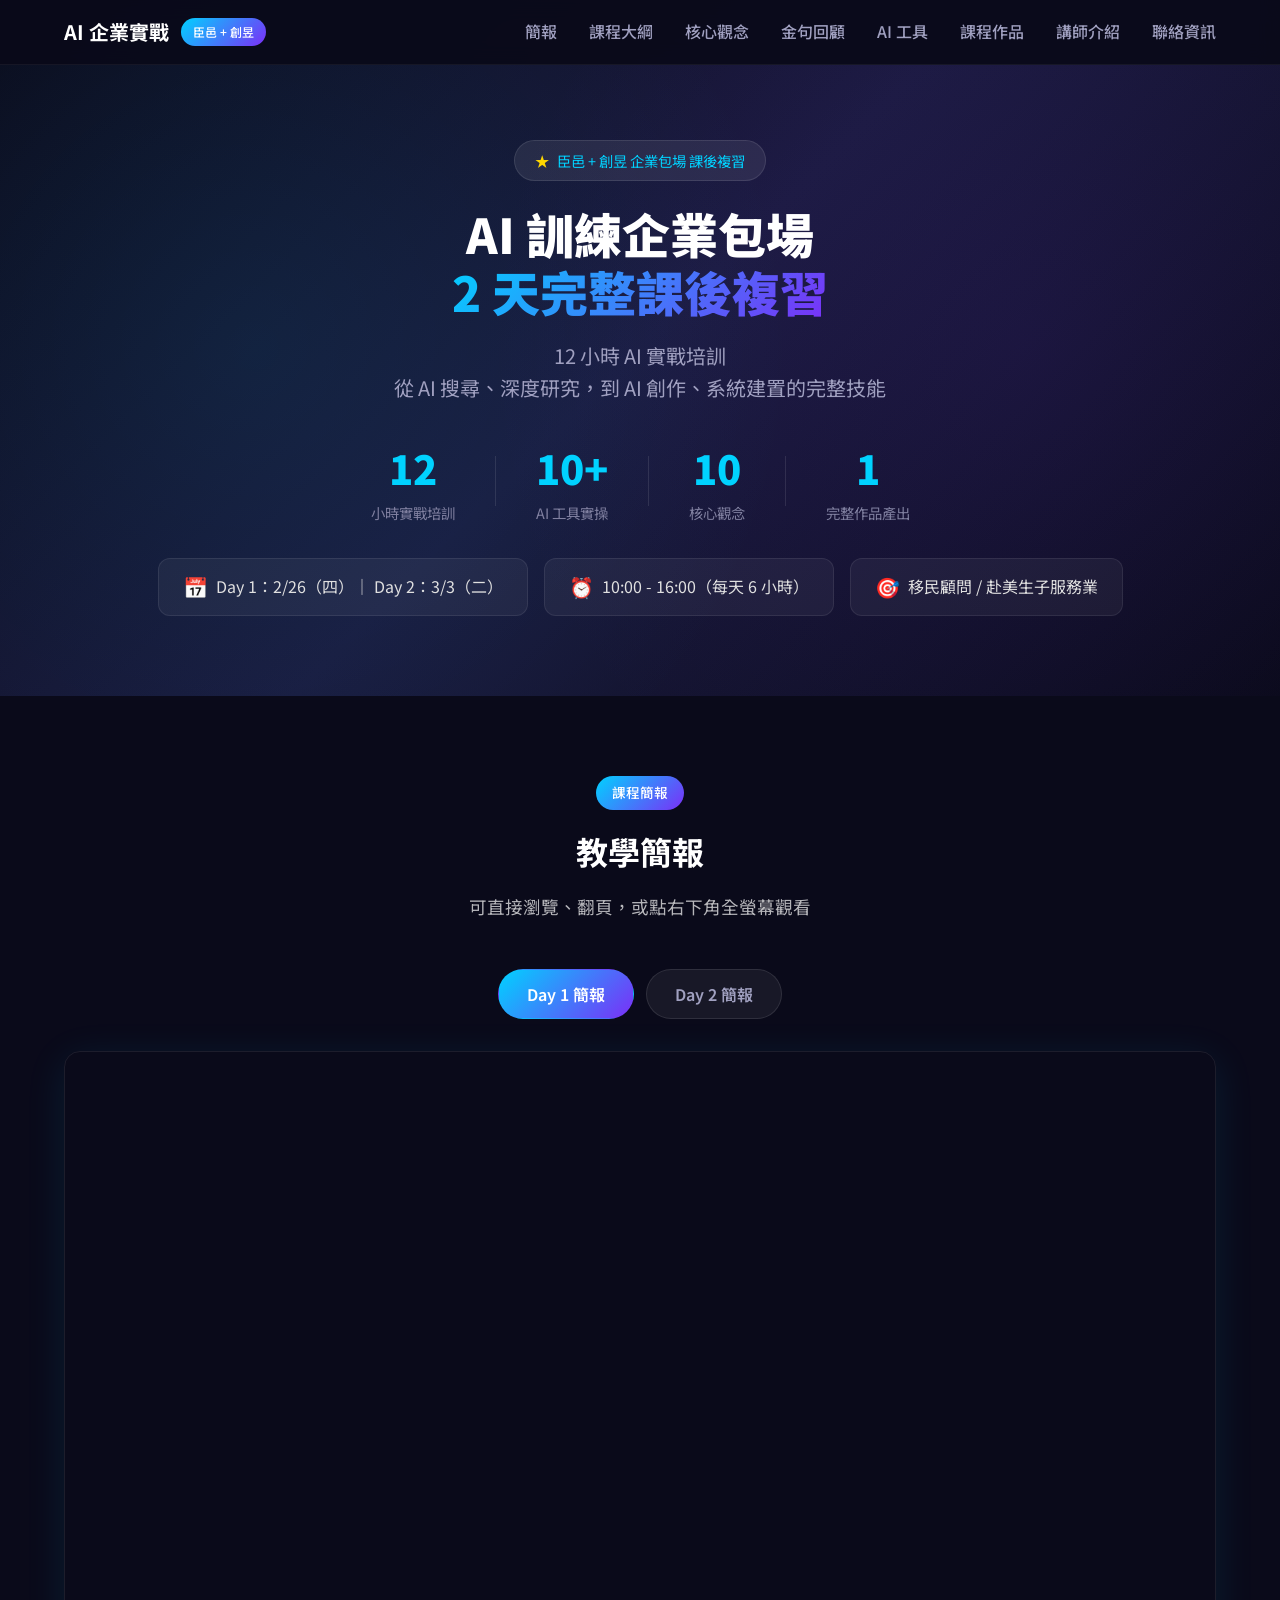
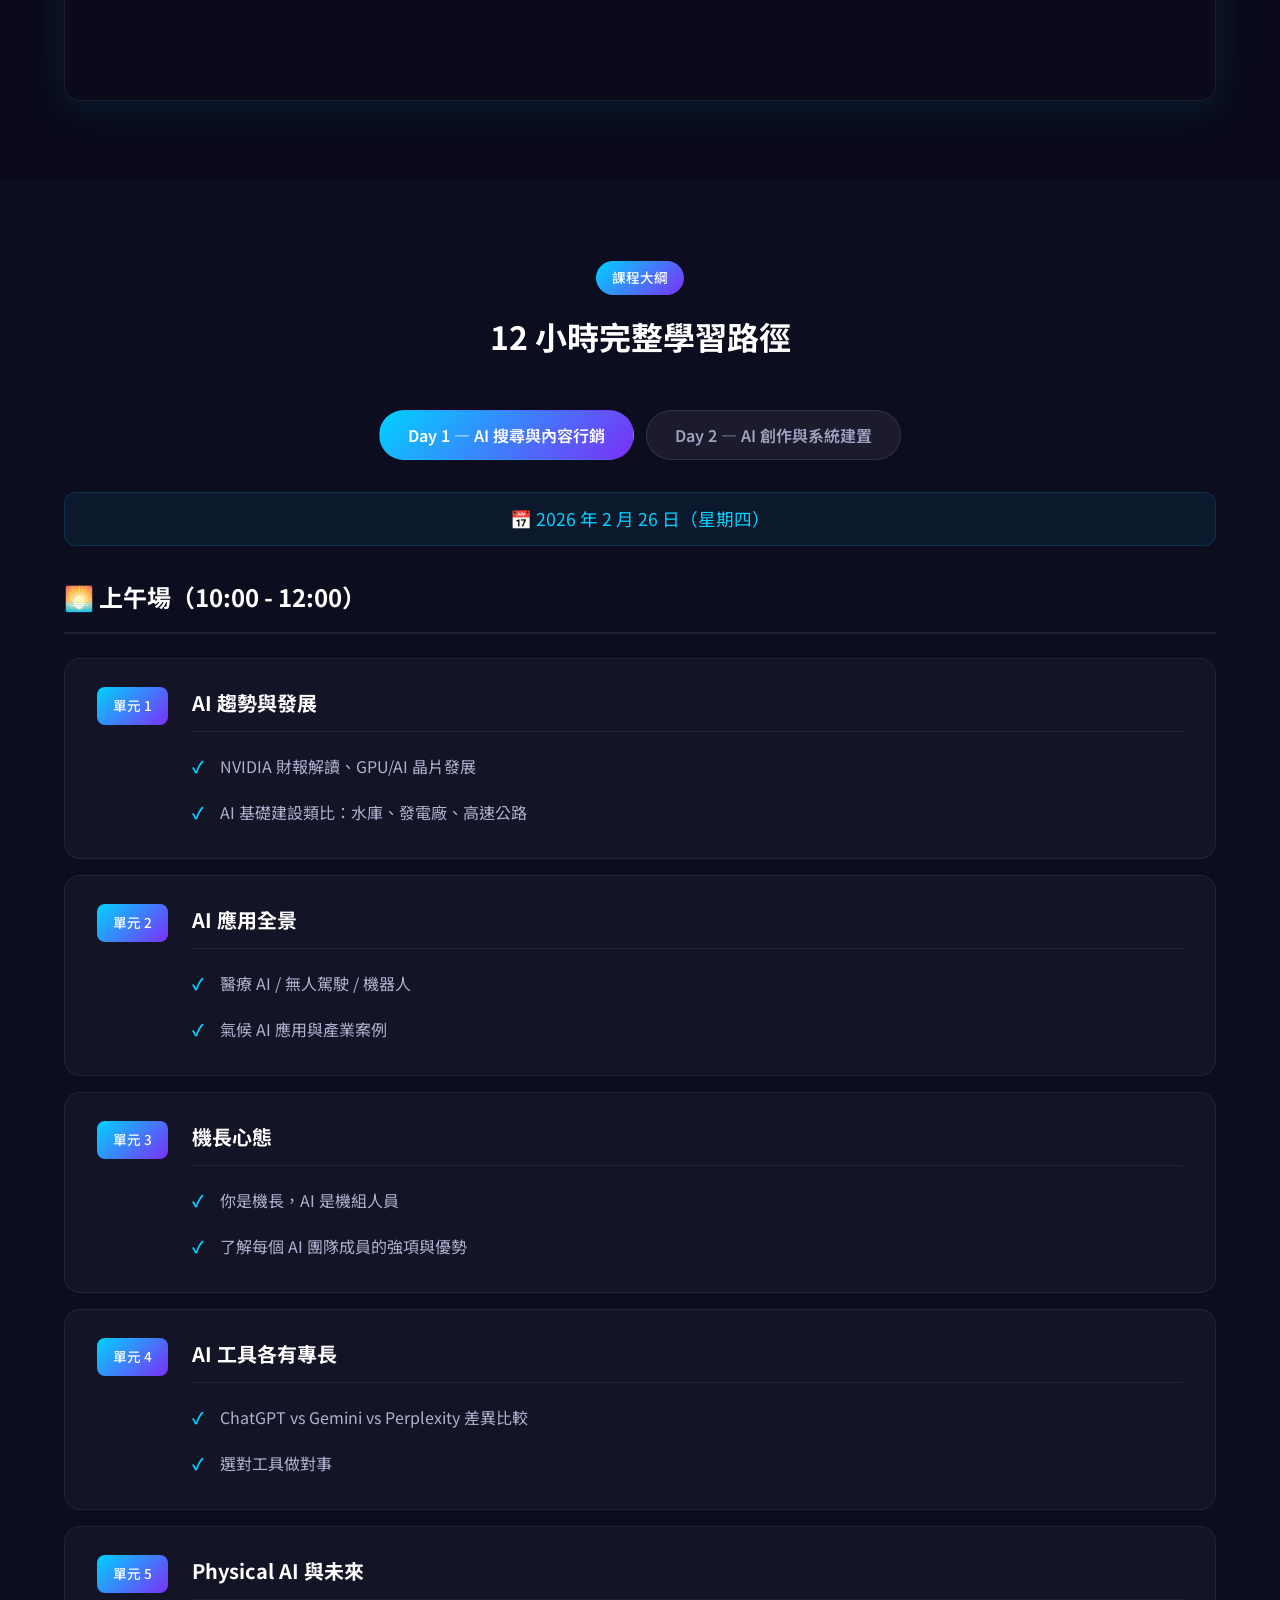
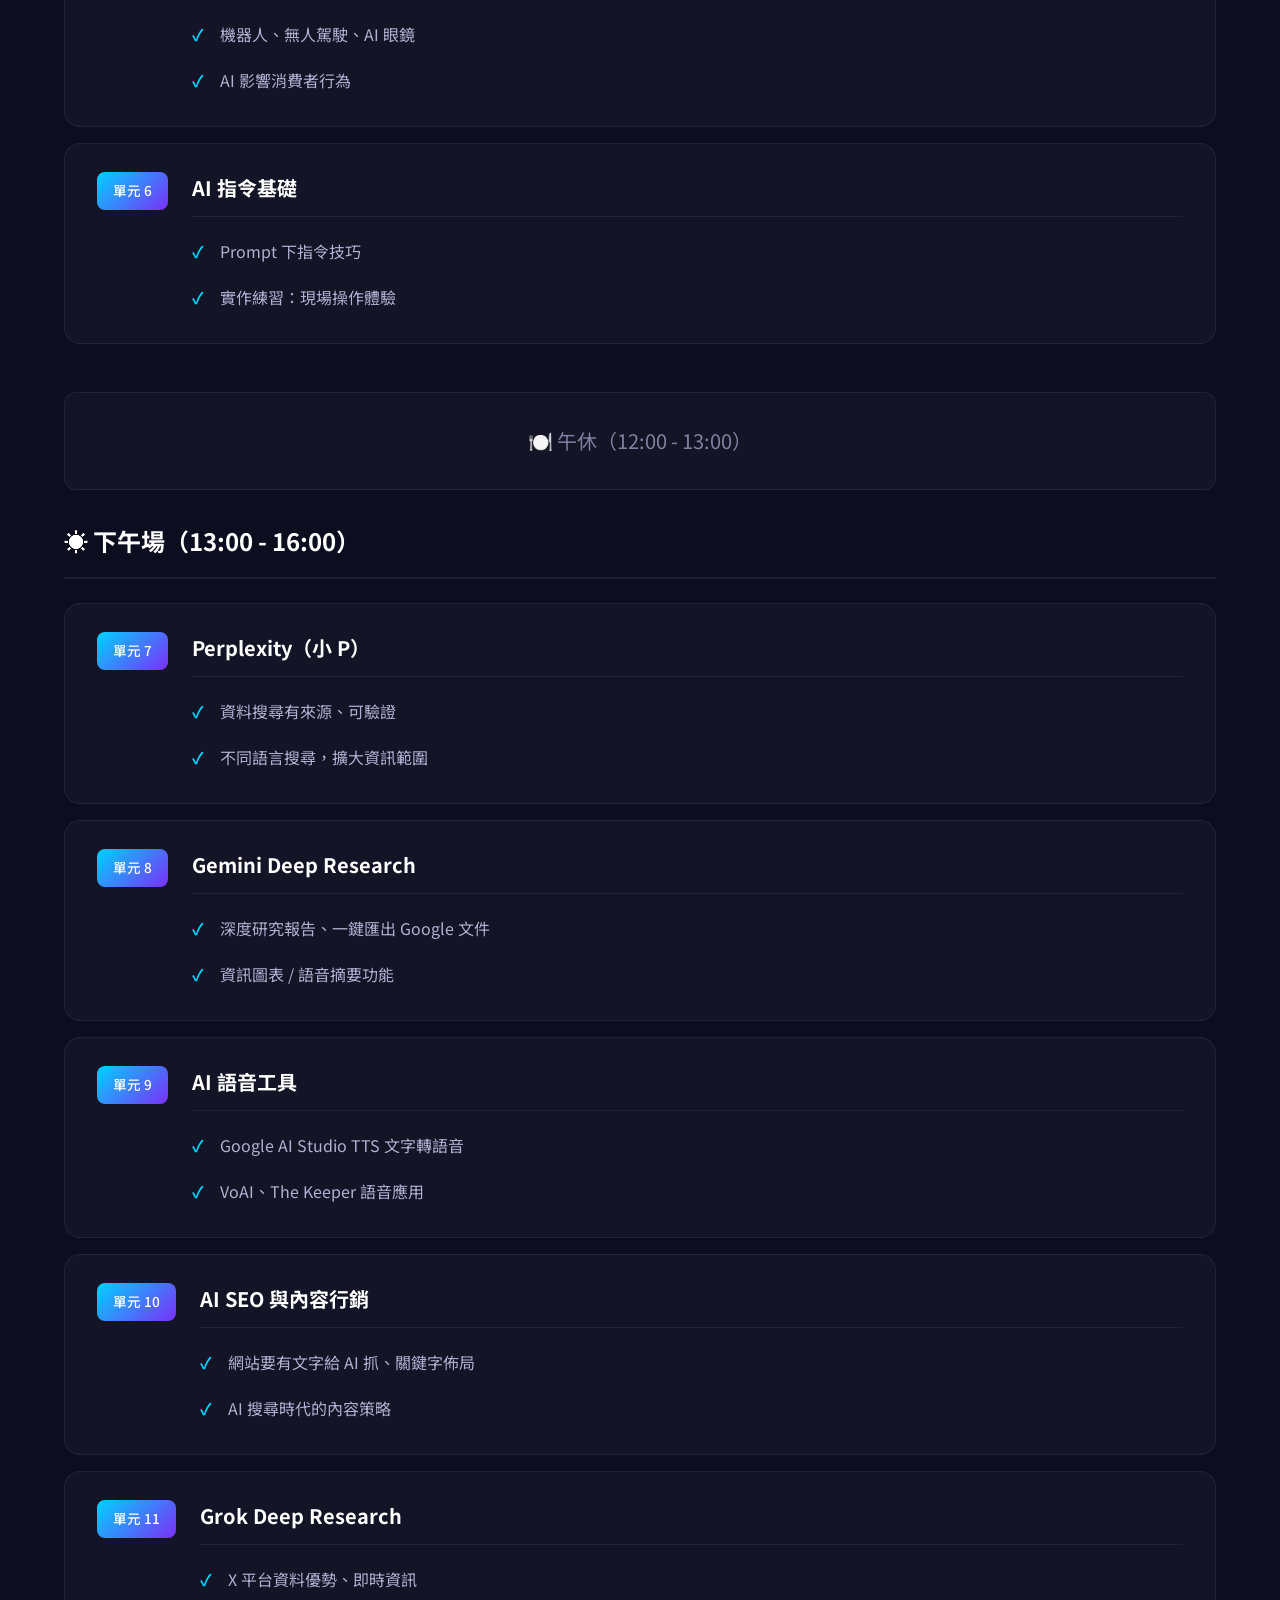
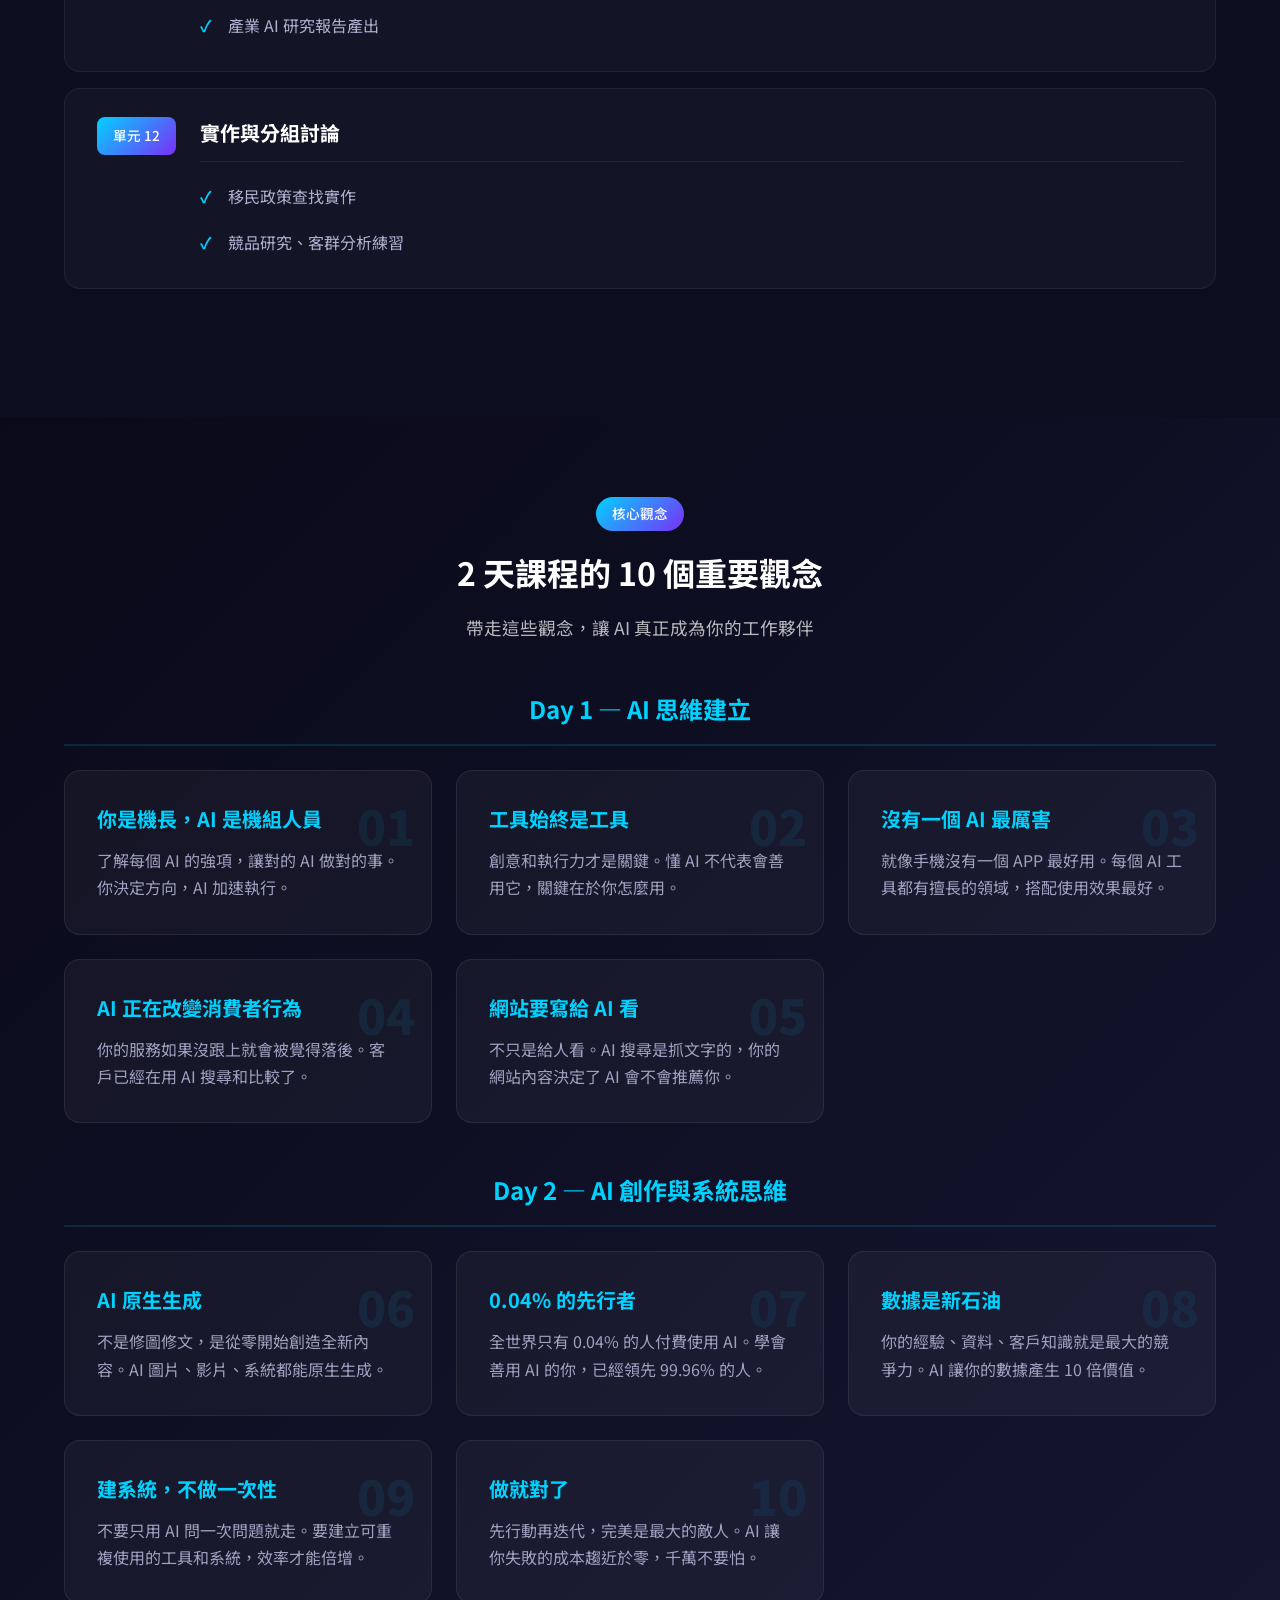
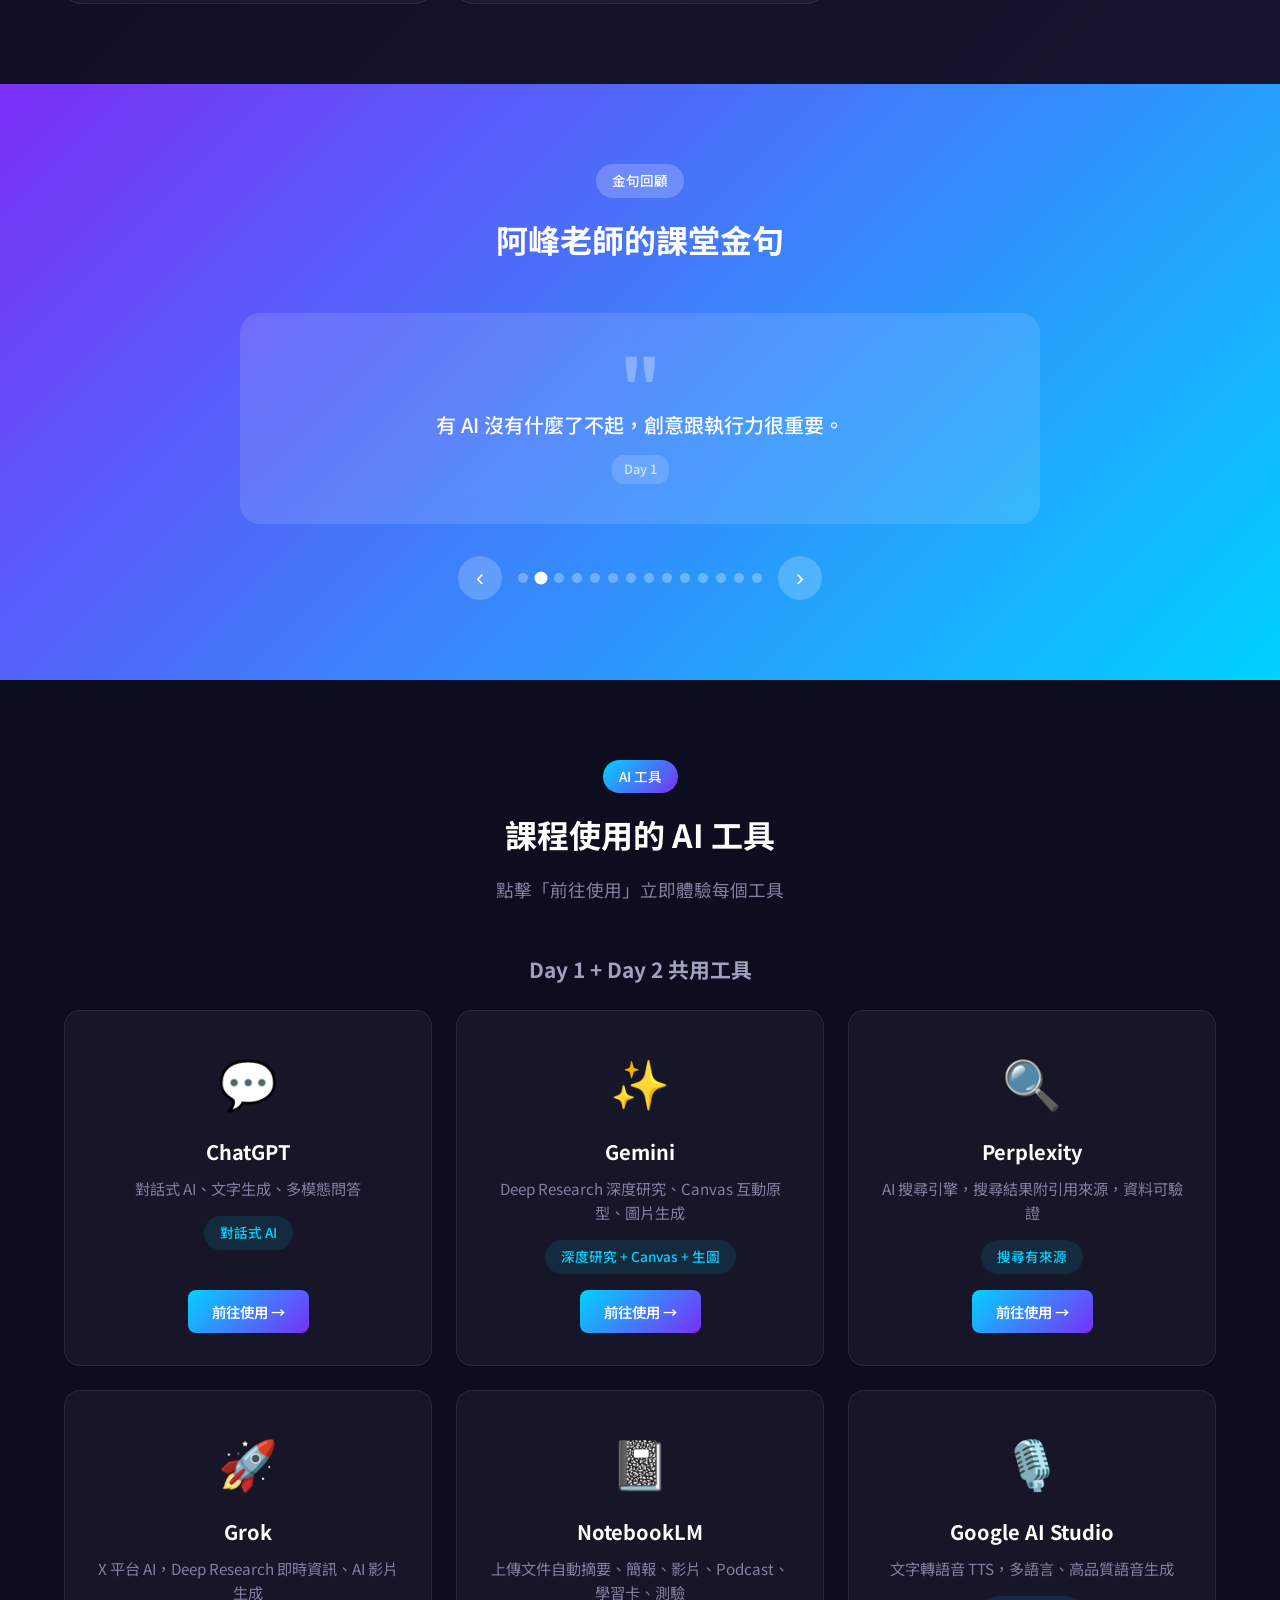
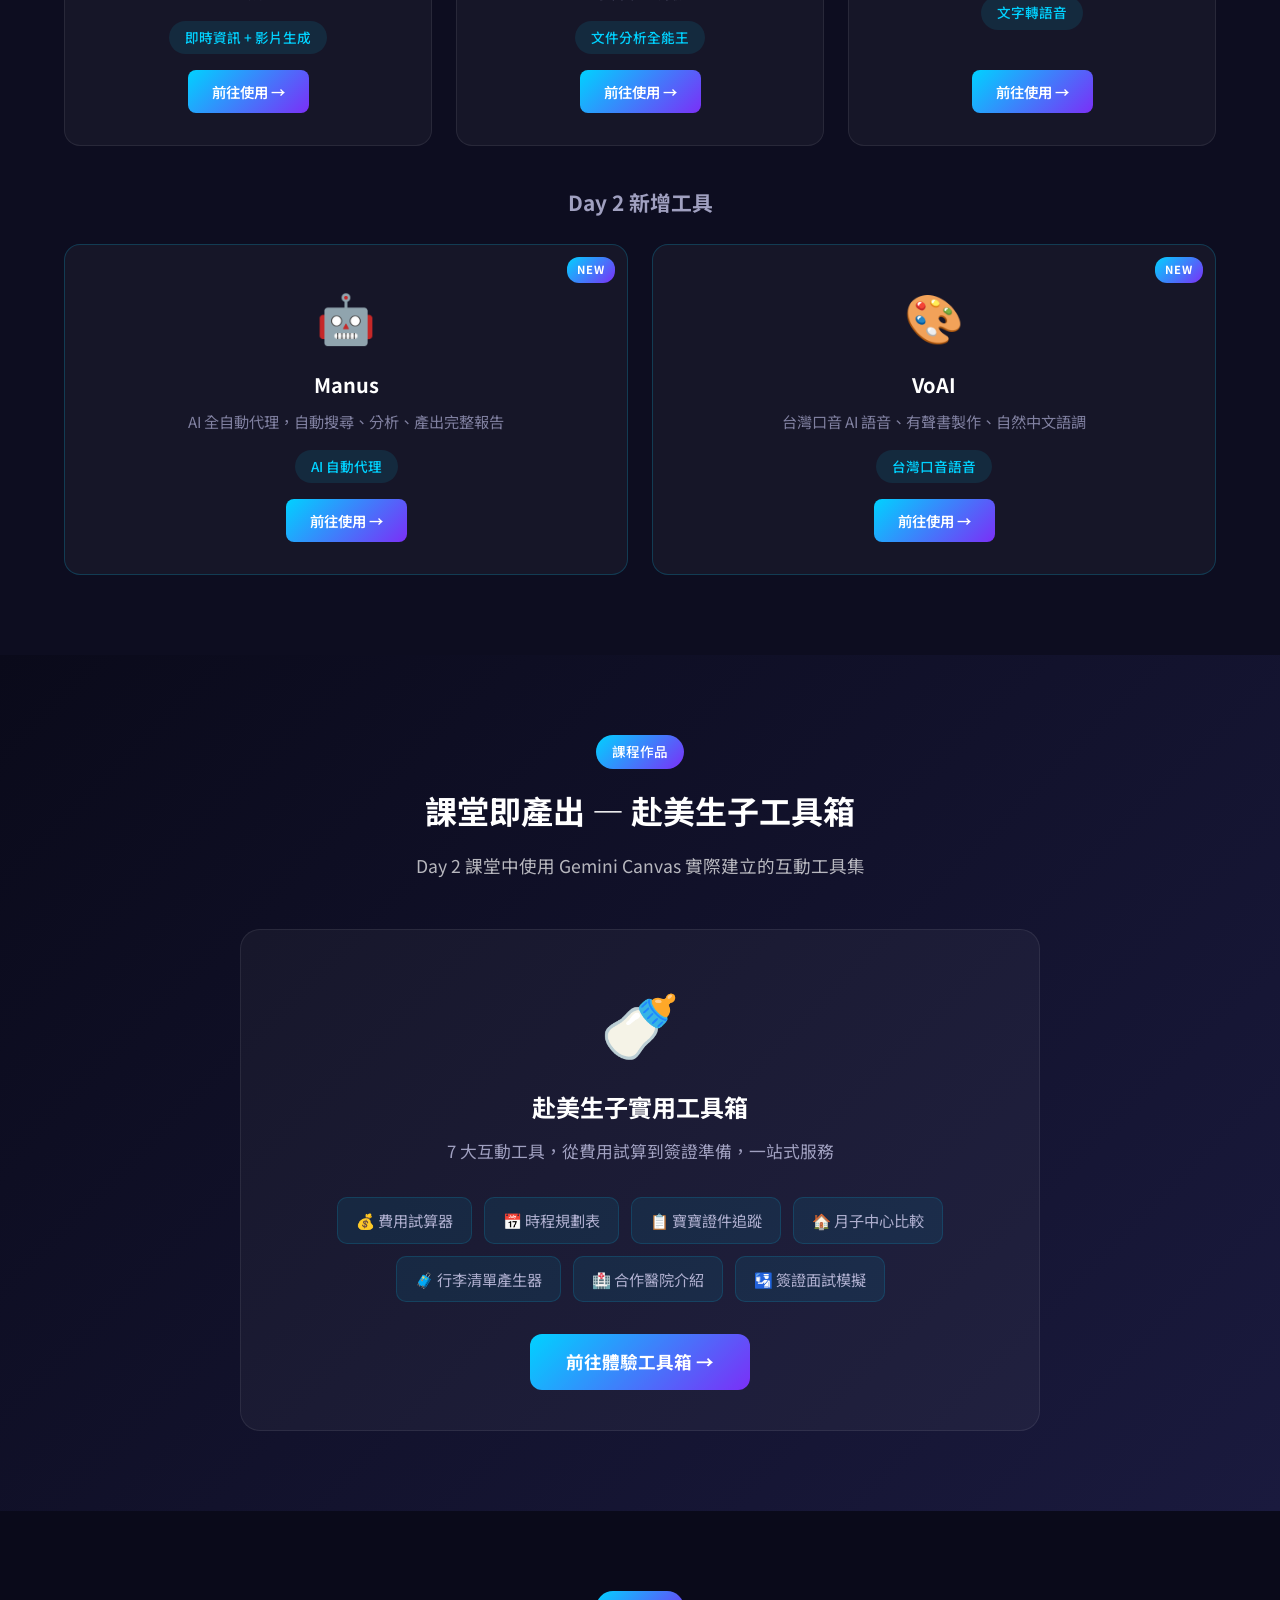
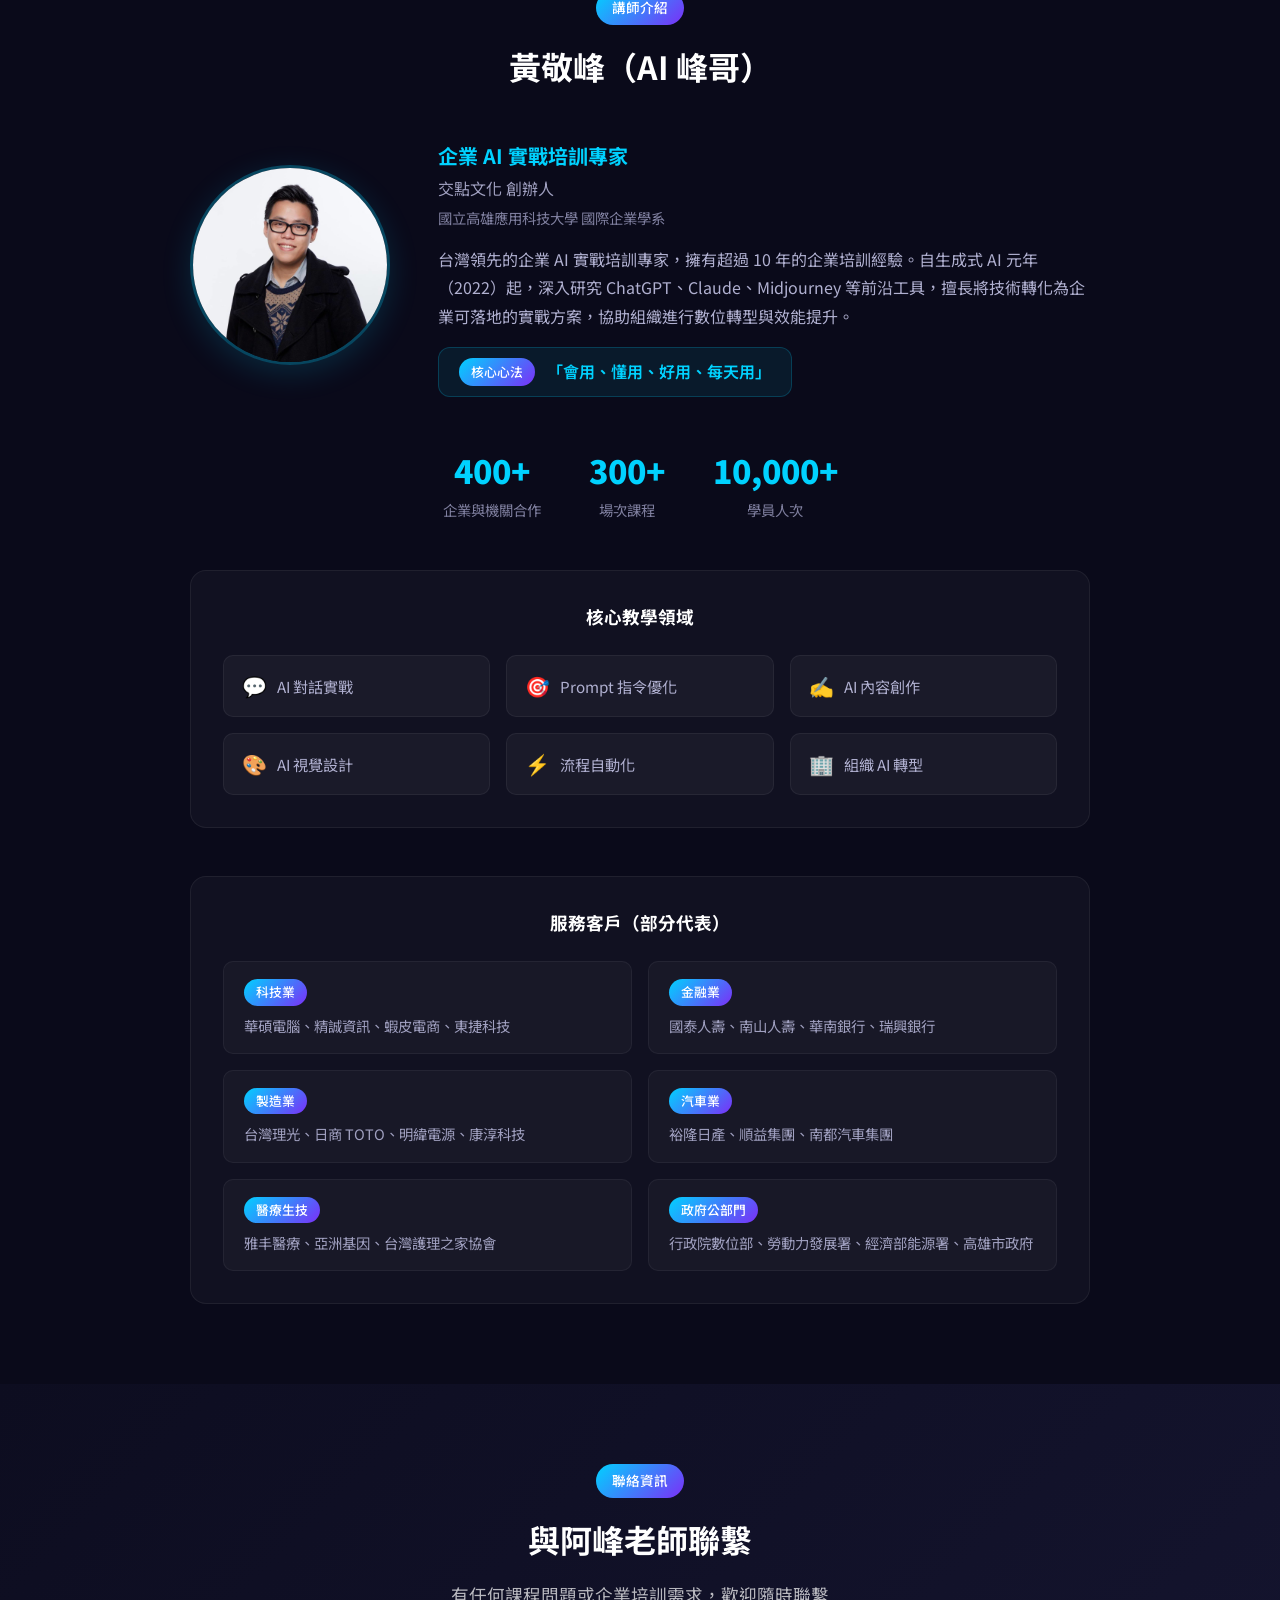
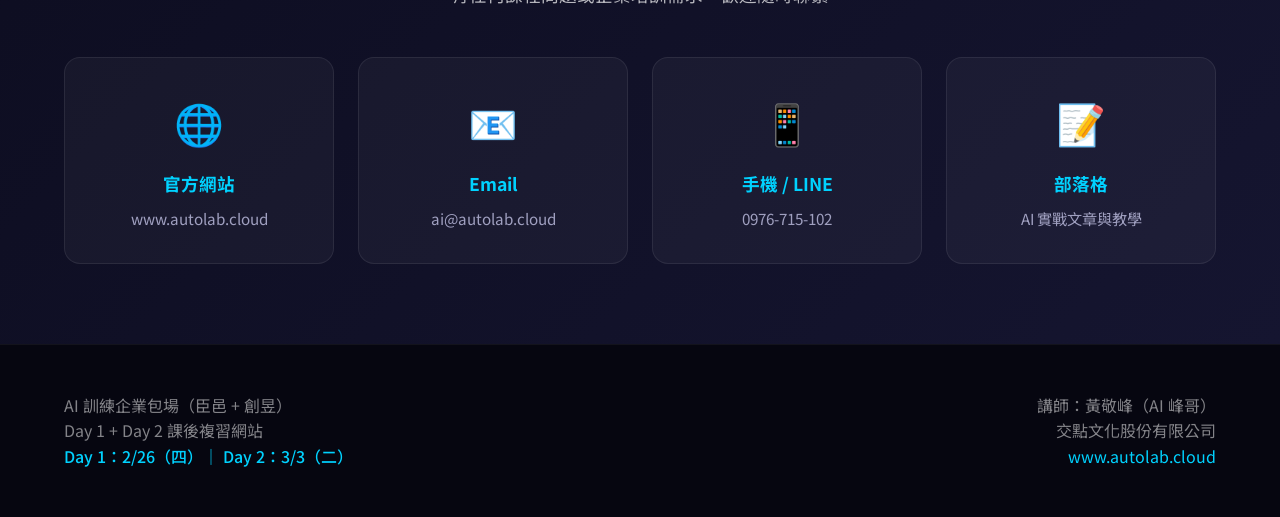
==== course-review/index.html @ 788ef968 "新增 Day 2 課後複習網站與赴美生子工具箱 - course-review/: 完整課後複習網站（Day 1 + Day 2）   - Day Tab 切換功能（簡報、課程大綱）   - Day " ====
<!DOCTYPE html>
<html lang="zh-TW">
<head>
    <meta charset="UTF-8">
    <meta name="viewport" content="width=device-width, initial-scale=1.0">
    <title>AI 訓練企業包場 | 臣邑 + 創昱 | 課後複習</title>
    <meta name="description" content="2026 年 AI 訓練企業包場（臣邑+創昱）2 天完整課後複習網站，由阿峰老師（黃敬峰）授課。Day 1 AI 搜尋與內容行銷、Day 2 AI 創作與系統建置。">
    <link rel="stylesheet" href="css/style.css">
    <link rel="preconnect" href="https://fonts.googleapis.com">
    <link rel="preconnect" href="https://fonts.gstatic.com" crossorigin>
    <link href="https://fonts.googleapis.com/css2?family=Noto+Sans+TC:wght@300;400;500;700;900&display=swap" rel="stylesheet">
</head>
<body>
    <!-- Navigation -->
    <nav class="navbar">
        <div class="nav-container">
            <div class="nav-logo">
                <span class="logo-text">AI 企業實戰</span>
                <span class="logo-badge">臣邑 + 創昱</span>
            </div>
            <ul class="nav-menu">
                <li><a href="#slides">簡報</a></li>
                <li><a href="#curriculum">課程大綱</a></li>
                <li><a href="#concepts">核心觀念</a></li>
                <li><a href="#quotes">金句回顧</a></li>
                <li><a href="#tools">AI 工具</a></li>
                <li><a href="#showcase">課程作品</a></li>
                <li><a href="#instructor">講師介紹</a></li>
                <li><a href="#contact">聯絡資訊</a></li>
            </ul>
            <div class="hamburger">
                <span></span>
                <span></span>
                <span></span>
            </div>
        </div>
    </nav>

    <!-- Hero Section -->
    <section class="hero">
        <div class="hero-bg-pattern"></div>
        <div class="hero-container">
            <div class="hero-badge">
                <span class="badge-icon">★</span>
                <span>臣邑 + 創昱 企業包場 課後複習</span>
            </div>
            <h1 class="hero-title">
                AI 訓練企業包場<br>
                <span class="gradient-text">2 天完整課後複習</span>
            </h1>
            <p class="hero-subtitle">
                12 小時 AI 實戰培訓<br>
                從 AI 搜尋、深度研究，到 AI 創作、系統建置的完整技能
            </p>
            <div class="hero-stats">
                <div class="stat-item">
                    <span class="stat-number">12</span>
                    <span class="stat-label">小時實戰培訓</span>
                </div>
                <div class="stat-divider"></div>
                <div class="stat-item">
                    <span class="stat-number">10+</span>
                    <span class="stat-label">AI 工具實操</span>
                </div>
                <div class="stat-divider"></div>
                <div class="stat-item">
                    <span class="stat-number">10</span>
                    <span class="stat-label">核心觀念</span>
                </div>
                <div class="stat-divider"></div>
                <div class="stat-item">
                    <span class="stat-number">1</span>
                    <span class="stat-label">完整作品產出</span>
                </div>
            </div>
            <div class="hero-info">
                <div class="info-item">
                    <span class="info-icon">📅</span>
                    <span>Day 1：2/26（四）｜ Day 2：3/3（二）</span>
                </div>
                <div class="info-item">
                    <span class="info-icon">⏰</span>
                    <span>10:00 - 16:00（每天 6 小時）</span>
                </div>
                <div class="info-item">
                    <span class="info-icon">🎯</span>
                    <span>移民顧問 / 赴美生子服務業</span>
                </div>
            </div>
        </div>
    </section>

    <!-- Slides Section -->
    <section id="slides" class="slides">
        <div class="container">
            <div class="section-header">
                <span class="section-tag">課程簡報</span>
                <h2 class="section-title">教學簡報</h2>
                <p class="section-desc">可直接瀏覽、翻頁，或點右下角全螢幕觀看</p>
            </div>
            <div class="day-tabs">
                <button class="day-tab active" data-day="1" data-section="slides">Day 1 簡報</button>
                <button class="day-tab" data-day="2" data-section="slides">Day 2 簡報</button>
            </div>
            <div class="day-content active" data-day="1" data-section="slides">
                <div class="slides-wrapper">
                    <iframe src="https://docs.google.com/presentation/d/1SJRs-zIpHBYZ1cab5-LCwT-17aJeAKjLaktsDnpR-cA/embed?start=false&loop=false&delayms=3000" frameborder="0" width="100%" height="100%" allowfullscreen="true" mozallowfullscreen="true" webkitallowfullscreen="true"></iframe>
                </div>
            </div>
            <div class="day-content" data-day="2" data-section="slides">
                <div class="slides-placeholder">
                    <span class="placeholder-icon">📑</span>
                    <p>Day 2 簡報即將上傳</p>
                    <p class="placeholder-sub">請先瀏覽下方課程大綱複習 Day 2 內容</p>
                </div>
            </div>
        </div>
    </section>

    <!-- Curriculum Section -->
    <section id="curriculum" class="curriculum">
        <div class="container">
            <div class="section-header">
                <span class="section-tag">課程大綱</span>
                <h2 class="section-title">12 小時完整學習路徑</h2>
            </div>

            <div class="day-tabs">
                <button class="day-tab active" data-day="1" data-section="curriculum">Day 1 — AI 搜尋與內容行銷</button>
                <button class="day-tab" data-day="2" data-section="curriculum">Day 2 — AI 創作與系統建置</button>
            </div>

            <!-- Day 1 Curriculum -->
            <div class="day-content active" data-day="1" data-section="curriculum">
                <div class="day-date-badge">📅 2026 年 2 月 26 日（星期四）</div>

                <div class="schedule-section">
                    <h3 class="schedule-title">🌅 上午場（10:00 - 12:00）</h3>

                    <div class="curriculum-card-simple">
                        <span class="time-badge">單元 1</span>
                        <div class="card-main">
                            <h4>AI 趨勢與發展</h4>
                            <ul>
                                <li>NVIDIA 財報解讀、GPU/AI 晶片發展</li>
                                <li>AI 基礎建設類比：水庫、發電廠、高速公路</li>
                            </ul>
                        </div>
                    </div>

                    <div class="curriculum-card-simple">
                        <span class="time-badge">單元 2</span>
                        <div class="card-main">
                            <h4>AI 應用全景</h4>
                            <ul>
                                <li>醫療 AI / 無人駕駛 / 機器人</li>
                                <li>氣候 AI 應用與產業案例</li>
                            </ul>
                        </div>
                    </div>

                    <div class="curriculum-card-simple">
                        <span class="time-badge">單元 3</span>
                        <div class="card-main">
                            <h4>機長心態</h4>
                            <ul>
                                <li>你是機長，AI 是機組人員</li>
                                <li>了解每個 AI 團隊成員的強項與優勢</li>
                            </ul>
                        </div>
                    </div>

                    <div class="curriculum-card-simple">
                        <span class="time-badge">單元 4</span>
                        <div class="card-main">
                            <h4>AI 工具各有專長</h4>
                            <ul>
                                <li>ChatGPT vs Gemini vs Perplexity 差異比較</li>
                                <li>選對工具做對事</li>
                            </ul>
                        </div>
                    </div>

                    <div class="curriculum-card-simple">
                        <span class="time-badge">單元 5</span>
                        <div class="card-main">
                            <h4>Physical AI 與未來</h4>
                            <ul>
                                <li>機器人、無人駕駛、AI 眼鏡</li>
                                <li>AI 影響消費者行為</li>
                            </ul>
                        </div>
                    </div>

                    <div class="curriculum-card-simple">
                        <span class="time-badge">單元 6</span>
                        <div class="card-main">
                            <h4>AI 指令基礎</h4>
                            <ul>
                                <li>Prompt 下指令技巧</li>
                                <li>實作練習：現場操作體驗</li>
                            </ul>
                        </div>
                    </div>
                </div>

                <div class="lunch-break">
                    <span>🍽️ 午休（12:00 - 13:00）</span>
                </div>

                <div class="schedule-section">
                    <h3 class="schedule-title">☀️ 下午場（13:00 - 16:00）</h3>

                    <div class="curriculum-card-simple">
                        <span class="time-badge">單元 7</span>
                        <div class="card-main">
                            <h4>Perplexity（小 P）</h4>
                            <ul>
                                <li>資料搜尋有來源、可驗證</li>
                                <li>不同語言搜尋，擴大資訊範圍</li>
                            </ul>
                        </div>
                    </div>

                    <div class="curriculum-card-simple">
                        <span class="time-badge">單元 8</span>
                        <div class="card-main">
                            <h4>Gemini Deep Research</h4>
                            <ul>
                                <li>深度研究報告、一鍵匯出 Google 文件</li>
                                <li>資訊圖表 / 語音摘要功能</li>
                            </ul>
                        </div>
                    </div>

                    <div class="curriculum-card-simple">
                        <span class="time-badge">單元 9</span>
                        <div class="card-main">
                            <h4>AI 語音工具</h4>
                            <ul>
                                <li>Google AI Studio TTS 文字轉語音</li>
                                <li>VoAI、The Keeper 語音應用</li>
                            </ul>
                        </div>
                    </div>

                    <div class="curriculum-card-simple">
                        <span class="time-badge">單元 10</span>
                        <div class="card-main">
                            <h4>AI SEO 與內容行銷</h4>
                            <ul>
                                <li>網站要有文字給 AI 抓、關鍵字佈局</li>
                                <li>AI 搜尋時代的內容策略</li>
                            </ul>
                        </div>
                    </div>

                    <div class="curriculum-card-simple">
                        <span class="time-badge">單元 11</span>
                        <div class="card-main">
                            <h4>Grok Deep Research</h4>
                            <ul>
                                <li>X 平台資料優勢、即時資訊</li>
                                <li>產業 AI 研究報告產出</li>
                            </ul>
                        </div>
                    </div>

                    <div class="curriculum-card-simple">
                        <span class="time-badge">單元 12</span>
                        <div class="card-main">
                            <h4>實作與分組討論</h4>
                            <ul>
                                <li>移民政策查找實作</li>
                                <li>競品研究、客群分析練習</li>
                            </ul>
                        </div>
                    </div>
                </div>
            </div>

            <!-- Day 2 Curriculum -->
            <div class="day-content" data-day="2" data-section="curriculum">
                <div class="day-date-badge">📅 2026 年 3 月 3 日（星期二）</div>

                <div class="schedule-section">
                    <h3 class="schedule-title">🌅 上午場（10:00 - 12:00）</h3>

                    <div class="curriculum-card-simple">
                        <span class="time-badge">單元 1</span>
                        <div class="card-main">
                            <h4>學員分享回顧</h4>
                            <ul>
                                <li>Day 1 學習成果分享，AI 在工作中的實際應用</li>
                                <li>業務錄音 AI 分析、SEO 工具應用、Manus 體驗</li>
                            </ul>
                        </div>
                    </div>

                    <div class="curriculum-card-simple">
                        <span class="time-badge">單元 2</span>
                        <div class="card-main">
                            <h4>Gemini Canvas 基礎</h4>
                            <ul>
                                <li>認識 Gemini Canvas：AI 互動原型開發</li>
                                <li>從需求到成品：一句話建出互動工具</li>
                            </ul>
                        </div>
                    </div>

                    <div class="curriculum-card-simple">
                        <span class="time-badge">單元 3</span>
                        <div class="card-main">
                            <h4>Gemini Canvas 實戰</h4>
                            <ul>
                                <li>獎金計算器、貪食蛇遊戲、點餐系統</li>
                                <li>ESG 碳排計算器、FIRE 財務自由計算器</li>
                            </ul>
                        </div>
                    </div>

                    <div class="curriculum-card-simple">
                        <span class="time-badge">單元 4</span>
                        <div class="card-main">
                            <h4>Gemini Canvas 進階應用</h4>
                            <ul>
                                <li>客製化商業工具開發流程</li>
                                <li>從原型到產品：快速迭代與優化</li>
                            </ul>
                        </div>
                    </div>
                </div>

                <div class="lunch-break">
                    <span>🍽️ 午休（12:00 - 13:00）</span>
                </div>

                <div class="schedule-section">
                    <h3 class="schedule-title">☀️ 下午場（13:00 - 16:00）</h3>

                    <div class="curriculum-card-simple">
                        <span class="time-badge">單元 5</span>
                        <div class="card-main">
                            <h4>NotebookLM 深度教學</h4>
                            <ul>
                                <li>資料來源管理：檔案、Google Drive、網站、YouTube</li>
                                <li>聊天功能、自訂角色設定</li>
                            </ul>
                        </div>
                    </div>

                    <div class="curriculum-card-simple">
                        <span class="time-badge">單元 6</span>
                        <div class="card-main">
                            <h4>NotebookLM Studio</h4>
                            <ul>
                                <li>AI 簡報、影片、Podcast 自動生成</li>
                                <li>學習卡、測驗、心智圖、數據表</li>
                            </ul>
                        </div>
                    </div>

                    <div class="curriculum-card-simple">
                        <span class="time-badge">單元 7</span>
                        <div class="card-main">
                            <h4>AI 圖片生成（Gemini）</h4>
                            <ul>
                                <li>Gemini 原生圖片生成：角色設計、風格轉換</li>
                                <li>產品圖、IP 設計、LINE 貼圖、IG 貼文、漫畫</li>
                            </ul>
                        </div>
                    </div>

                    <div class="curriculum-card-simple">
                        <span class="time-badge">單元 8</span>
                        <div class="card-main">
                            <h4>Grok 影片生成</h4>
                            <ul>
                                <li>圖片轉動畫、短影片製作</li>
                                <li>AI 影片在行銷與社群的應用</li>
                            </ul>
                        </div>
                    </div>

                    <div class="curriculum-card-simple">
                        <span class="time-badge">單元 9</span>
                        <div class="card-main">
                            <h4>課程總結與行動方案</h4>
                            <ul>
                                <li>9 步 AI 工作流程：從需求到自動化</li>
                                <li>課後行動方案、持續學習資源</li>
                            </ul>
                        </div>
                    </div>
                </div>
            </div>
        </div>
    </section>

    <!-- Core Concepts Section -->
    <section id="concepts" class="concepts">
        <div class="container">
            <div class="section-header">
                <span class="section-tag">核心觀念</span>
                <h2 class="section-title">2 天課程的 10 個重要觀念</h2>
                <p class="section-desc">帶走這些觀念，讓 AI 真正成為你的工作夥伴</p>
            </div>

            <h3 class="concepts-day-title">Day 1 — AI 思維建立</h3>
            <div class="concepts-grid">
                <div class="concept-card">
                    <div class="concept-number">01</div>
                    <div class="concept-content">
                        <h3>你是機長，AI 是機組人員</h3>
                        <p>了解每個 AI 的強項，讓對的 AI 做對的事。你決定方向，AI 加速執行。</p>
                    </div>
                </div>
                <div class="concept-card">
                    <div class="concept-number">02</div>
                    <div class="concept-content">
                        <h3>工具始終是工具</h3>
                        <p>創意和執行力才是關鍵。懂 AI 不代表會善用它，關鍵在於你怎麼用。</p>
                    </div>
                </div>
                <div class="concept-card">
                    <div class="concept-number">03</div>
                    <div class="concept-content">
                        <h3>沒有一個 AI 最厲害</h3>
                        <p>就像手機沒有一個 APP 最好用。每個 AI 工具都有擅長的領域，搭配使用效果最好。</p>
                    </div>
                </div>
                <div class="concept-card">
                    <div class="concept-number">04</div>
                    <div class="concept-content">
                        <h3>AI 正在改變消費者行為</h3>
                        <p>你的服務如果沒跟上就會被覺得落後。客戶已經在用 AI 搜尋和比較了。</p>
                    </div>
                </div>
                <div class="concept-card">
                    <div class="concept-number">05</div>
                    <div class="concept-content">
                        <h3>網站要寫給 AI 看</h3>
                        <p>不只是給人看。AI 搜尋是抓文字的，你的網站內容決定了 AI 會不會推薦你。</p>
                    </div>
                </div>
            </div>

            <h3 class="concepts-day-title">Day 2 — AI 創作與系統思維</h3>
            <div class="concepts-grid">
                <div class="concept-card">
                    <div class="concept-number">06</div>
                    <div class="concept-content">
                        <h3>AI 原生生成</h3>
                        <p>不是修圖修文，是從零開始創造全新內容。AI 圖片、影片、系統都能原生生成。</p>
                    </div>
                </div>
                <div class="concept-card">
                    <div class="concept-number">07</div>
                    <div class="concept-content">
                        <h3>0.04% 的先行者</h3>
                        <p>全世界只有 0.04% 的人付費使用 AI。學會善用 AI 的你，已經領先 99.96% 的人。</p>
                    </div>
                </div>
                <div class="concept-card">
                    <div class="concept-number">08</div>
                    <div class="concept-content">
                        <h3>數據是新石油</h3>
                        <p>你的經驗、資料、客戶知識就是最大的競爭力。AI 讓你的數據產生 10 倍價值。</p>
                    </div>
                </div>
                <div class="concept-card">
                    <div class="concept-number">09</div>
                    <div class="concept-content">
                        <h3>建系統，不做一次性</h3>
                        <p>不要只用 AI 問一次問題就走。要建立可重複使用的工具和系統，效率才能倍增。</p>
                    </div>
                </div>
                <div class="concept-card">
                    <div class="concept-number">10</div>
                    <div class="concept-content">
                        <h3>做就對了</h3>
                        <p>先行動再迭代，完美是最大的敵人。AI 讓你失敗的成本趨近於零，千萬不要怕。</p>
                    </div>
                </div>
            </div>
        </div>
    </section>

    <!-- Quotes Section -->
    <section id="quotes" class="quotes">
        <div class="container">
            <div class="section-header">
                <span class="section-tag">金句回顧</span>
                <h2 class="section-title">阿峰老師的課堂金句</h2>
            </div>
            <div class="quotes-carousel">
                <!-- Day 1 金句 -->
                <div class="quote-card active">
                    <div class="quote-mark">"</div>
                    <p class="quote-text">你是機長，AI 是機組人員。但你要了解你團隊的強項跟優勢在什麼地方。</p>
                    <span class="quote-day">Day 1</span>
                </div>
                <div class="quote-card">
                    <div class="quote-mark">"</div>
                    <p class="quote-text">有 AI 沒有什麼了不起，創意跟執行力很重要。</p>
                    <span class="quote-day">Day 1</span>
                </div>
                <div class="quote-card">
                    <div class="quote-mark">"</div>
                    <p class="quote-text">AI 不會笑你、不會罵你、半夜三點問他也不會說我在睡覺。千萬不要怕失敗。</p>
                    <span class="quote-day">Day 1</span>
                </div>
                <div class="quote-card">
                    <div class="quote-mark">"</div>
                    <p class="quote-text">用 AI 你一定可以生產力大增，原因就是你可以同時叫很多不同的 AI 幫你做事情。</p>
                    <span class="quote-day">Day 1</span>
                </div>
                <div class="quote-card">
                    <div class="quote-mark">"</div>
                    <p class="quote-text">叫 AI 做事的時候不要傻傻看著他發呆。你老闆叫你做簡報，他在後面看著你做嗎？</p>
                    <span class="quote-day">Day 1</span>
                </div>
                <div class="quote-card">
                    <div class="quote-mark">"</div>
                    <p class="quote-text">我用 Perplexity 不是為了要得到答案，是為了要得到資料的來源。</p>
                    <span class="quote-day">Day 1</span>
                </div>
                <div class="quote-card">
                    <div class="quote-mark">"</div>
                    <p class="quote-text">你的網站已經不是給人來看的了。</p>
                    <span class="quote-day">Day 1</span>
                </div>
                <div class="quote-card">
                    <div class="quote-mark">"</div>
                    <p class="quote-text">AI 分不懂漂亮跟醜的概念，他只分得懂你的資料量夠不夠多、齊不齊全、完不完整。</p>
                    <span class="quote-day">Day 1</span>
                </div>
                <!-- Day 2 金句 -->
                <div class="quote-card">
                    <div class="quote-mark">"</div>
                    <p class="quote-text">全世界用 AI 付費的人只有 0.04%，你們今天在這裡學，已經超越 99.96% 的人了。</p>
                    <span class="quote-day">Day 2</span>
                </div>
                <div class="quote-card">
                    <div class="quote-mark">"</div>
                    <p class="quote-text">不要只會用 AI 問問題，要學會用 AI 建系統。系統建好了，效率是永久的。</p>
                    <span class="quote-day">Day 2</span>
                </div>
                <div class="quote-card">
                    <div class="quote-mark">"</div>
                    <p class="quote-text">AI 現在已經可以從零開始生成圖片了，不是 P 圖，是原生創造。</p>
                    <span class="quote-day">Day 2</span>
                </div>
                <div class="quote-card">
                    <div class="quote-mark">"</div>
                    <p class="quote-text">你的數據就是你的石油，你的經驗就是你的金礦。把它餵給 AI，價值放大十倍。</p>
                    <span class="quote-day">Day 2</span>
                </div>
                <div class="quote-card">
                    <div class="quote-mark">"</div>
                    <p class="quote-text">先做出來，再慢慢改。完美主義是行動力最大的敵人。</p>
                    <span class="quote-day">Day 2</span>
                </div>
                <div class="quote-card">
                    <div class="quote-mark">"</div>
                    <p class="quote-text">不要想說我要學完才開始做，你要一邊做一邊學。</p>
                    <span class="quote-day">Day 2</span>
                </div>
            </div>
            <div class="quote-nav">
                <button class="quote-btn prev-btn" aria-label="上一句">&#8249;</button>
                <div class="quote-dots"></div>
                <button class="quote-btn next-btn" aria-label="下一句">&#8250;</button>
            </div>
        </div>
    </section>

    <!-- Tools Section -->
    <section id="tools" class="tools">
        <div class="container">
            <div class="section-header">
                <span class="section-tag">AI 工具</span>
                <h2 class="section-title">課程使用的 AI 工具</h2>
                <p class="section-desc-dark">點擊「前往使用」立即體驗每個工具</p>
            </div>

            <h3 class="tools-day-title">Day 1 + Day 2 共用工具</h3>
            <div class="tools-grid">
                <div class="tool-card">
                    <div class="tool-logo">💬</div>
                    <h3>ChatGPT</h3>
                    <p>對話式 AI、文字生成、多模態問答</p>
                    <span class="tool-use">對話式 AI</span>
                    <a href="https://chatgpt.com" target="_blank" rel="noopener noreferrer" class="tool-link">前往使用 →</a>
                </div>
                <div class="tool-card">
                    <div class="tool-logo">✨</div>
                    <h3>Gemini</h3>
                    <p>Deep Research 深度研究、Canvas 互動原型、圖片生成</p>
                    <span class="tool-use">深度研究 + Canvas + 生圖</span>
                    <a href="https://gemini.google.com" target="_blank" rel="noopener noreferrer" class="tool-link">前往使用 →</a>
                </div>
                <div class="tool-card">
                    <div class="tool-logo">🔍</div>
                    <h3>Perplexity</h3>
                    <p>AI 搜尋引擎，搜尋結果附引用來源，資料可驗證</p>
                    <span class="tool-use">搜尋有來源</span>
                    <a href="https://www.perplexity.ai" target="_blank" rel="noopener noreferrer" class="tool-link">前往使用 →</a>
                </div>
                <div class="tool-card">
                    <div class="tool-logo">🚀</div>
                    <h3>Grok</h3>
                    <p>X 平台 AI，Deep Research 即時資訊、AI 影片生成</p>
                    <span class="tool-use">即時資訊 + 影片生成</span>
                    <a href="https://grok.com" target="_blank" rel="noopener noreferrer" class="tool-link">前往使用 →</a>
                </div>
                <div class="tool-card">
                    <div class="tool-logo">📓</div>
                    <h3>NotebookLM</h3>
                    <p>上傳文件自動摘要、簡報、影片、Podcast、學習卡、測驗</p>
                    <span class="tool-use">文件分析全能王</span>
                    <a href="https://notebooklm.google.com" target="_blank" rel="noopener noreferrer" class="tool-link">前往使用 →</a>
                </div>
                <div class="tool-card">
                    <div class="tool-logo">🎙️</div>
                    <h3>Google AI Studio</h3>
                    <p>文字轉語音 TTS，多語言、高品質語音生成</p>
                    <span class="tool-use">文字轉語音</span>
                    <a href="https://aistudio.google.com" target="_blank" rel="noopener noreferrer" class="tool-link">前往使用 →</a>
                </div>
            </div>

            <h3 class="tools-day-title">Day 2 新增工具</h3>
            <div class="tools-grid">
                <div class="tool-card tool-card-new">
                    <div class="tool-new-badge">NEW</div>
                    <div class="tool-logo">🤖</div>
                    <h3>Manus</h3>
                    <p>AI 全自動代理，自動搜尋、分析、產出完整報告</p>
                    <span class="tool-use">AI 自動代理</span>
                    <a href="https://manus.im" target="_blank" rel="noopener noreferrer" class="tool-link">前往使用 →</a>
                </div>
                <div class="tool-card tool-card-new">
                    <div class="tool-new-badge">NEW</div>
                    <div class="tool-logo">🎨</div>
                    <h3>VoAI</h3>
                    <p>台灣口音 AI 語音、有聲書製作、自然中文語調</p>
                    <span class="tool-use">台灣口音語音</span>
                    <a href="https://www.voai.tw" target="_blank" rel="noopener noreferrer" class="tool-link">前往使用 →</a>
                </div>
            </div>
        </div>
    </section>

    <!-- Showcase Section (New) -->
    <section id="showcase" class="showcase">
        <div class="container">
            <div class="section-header">
                <span class="section-tag">課程作品</span>
                <h2 class="section-title">課堂即產出 — 赴美生子工具箱</h2>
                <p class="section-desc">Day 2 課堂中使用 Gemini Canvas 實際建立的互動工具集</p>
            </div>
            <div class="showcase-card">
                <div class="showcase-preview">
                    <div class="showcase-icon">🍼</div>
                    <h3>赴美生子實用工具箱</h3>
                    <p>7 大互動工具，從費用試算到簽證準備，一站式服務</p>
                </div>
                <div class="showcase-tools">
                    <div class="showcase-tool-item">💰 費用試算器</div>
                    <div class="showcase-tool-item">📅 時程規劃表</div>
                    <div class="showcase-tool-item">📋 寶寶證件追蹤</div>
                    <div class="showcase-tool-item">🏠 月子中心比較</div>
                    <div class="showcase-tool-item">🧳 行李清單產生器</div>
                    <div class="showcase-tool-item">🏥 合作醫院介紹</div>
                    <div class="showcase-tool-item">🛂 簽證面試模擬</div>
                </div>
                <a href="https://huangchingfeng.github.io/chenyi-chuangyu-immigration-training/birth-tourism-tools/" target="_blank" rel="noopener noreferrer" class="showcase-link">
                    前往體驗工具箱 →
                </a>
            </div>
        </div>
    </section>

    <!-- Instructor Section -->
    <section id="instructor" class="instructor">
        <div class="container">
            <div class="section-header">
                <span class="section-tag">講師介紹</span>
                <h2 class="section-title">黃敬峰（AI 峰哥）</h2>
            </div>
            <div class="instructor-profile">
                <div class="instructor-photo">
                    <img src="images/instructor.jpg" alt="阿峰老師 - 黃敬峰" loading="lazy">
                </div>
                <div class="instructor-info">
                    <p class="instructor-title">企業 AI 實戰培訓專家</p>
                    <p class="instructor-subtitle">交點文化 創辦人</p>
                    <p class="instructor-edu">國立高雄應用科技大學 國際企業學系</p>
                    <p class="instructor-bio">
                        台灣領先的企業 AI 實戰培訓專家，擁有超過 10 年的企業培訓經驗。自生成式 AI 元年（2022）起，深入研究 ChatGPT、Claude、Midjourney 等前沿工具，擅長將技術轉化為企業可落地的實戰方案，協助組織進行數位轉型與效能提升。
                    </p>
                    <div class="instructor-motto">
                        <span>核心心法</span>
                        「會用、懂用、好用、每天用」
                    </div>
                </div>
            </div>
            <div class="instructor-stats">
                <div class="stat">
                    <span class="stat-number">400+</span>
                    <span class="stat-label">企業與機關合作</span>
                </div>
                <div class="stat">
                    <span class="stat-number">300+</span>
                    <span class="stat-label">場次課程</span>
                </div>
                <div class="stat">
                    <span class="stat-number">10,000+</span>
                    <span class="stat-label">學員人次</span>
                </div>
            </div>
            <div class="instructor-domains">
                <h4>核心教學領域</h4>
                <div class="domains-grid">
                    <div class="domain-item">
                        <span class="domain-icon">💬</span>
                        <span>AI 對話實戰</span>
                    </div>
                    <div class="domain-item">
                        <span class="domain-icon">🎯</span>
                        <span>Prompt 指令優化</span>
                    </div>
                    <div class="domain-item">
                        <span class="domain-icon">✍️</span>
                        <span>AI 內容創作</span>
                    </div>
                    <div class="domain-item">
                        <span class="domain-icon">🎨</span>
                        <span>AI 視覺設計</span>
                    </div>
                    <div class="domain-item">
                        <span class="domain-icon">⚡</span>
                        <span>流程自動化</span>
                    </div>
                    <div class="domain-item">
                        <span class="domain-icon">🏢</span>
                        <span>組織 AI 轉型</span>
                    </div>
                </div>
            </div>
            <div class="instructor-clients">
                <h4>服務客戶（部分代表）</h4>
                <div class="clients-categories">
                    <div class="client-category">
                        <span class="category-label">科技業</span>
                        <p>華碩電腦、精誠資訊、蝦皮電商、東捷科技</p>
                    </div>
                    <div class="client-category">
                        <span class="category-label">金融業</span>
                        <p>國泰人壽、南山人壽、華南銀行、瑞興銀行</p>
                    </div>
                    <div class="client-category">
                        <span class="category-label">製造業</span>
                        <p>台灣理光、日商 TOTO、明緯電源、康淳科技</p>
                    </div>
                    <div class="client-category">
                        <span class="category-label">汽車業</span>
                        <p>裕隆日產、順益集團、南都汽車集團</p>
                    </div>
                    <div class="client-category">
                        <span class="category-label">醫療生技</span>
                        <p>雅丰醫療、亞洲基因、台灣護理之家協會</p>
                    </div>
                    <div class="client-category">
                        <span class="category-label">政府公部門</span>
                        <p>行政院數位部、勞動力發展署、經濟部能源署、高雄市政府</p>
                    </div>
                </div>
            </div>
        </div>
    </section>

    <!-- Contact Section -->
    <section id="contact" class="contact">
        <div class="container">
            <div class="section-header">
                <span class="section-tag">聯絡資訊</span>
                <h2 class="section-title">與阿峰老師聯繫</h2>
                <p class="section-desc">有任何課程問題或企業培訓需求，歡迎隨時聯繫</p>
            </div>
            <div class="contact-grid">
                <a href="https://www.autolab.cloud" target="_blank" rel="noopener noreferrer" class="contact-card">
                    <div class="contact-icon">🌐</div>
                    <h3>官方網站</h3>
                    <p>www.autolab.cloud</p>
                </a>
                <a href="mailto:ai@autolab.cloud" class="contact-card">
                    <div class="contact-icon">📧</div>
                    <h3>Email</h3>
                    <p>ai@autolab.cloud</p>
                </a>
                <a href="tel:0976715102" class="contact-card">
                    <div class="contact-icon">📱</div>
                    <h3>手機 / LINE</h3>
                    <p>0976-715-102</p>
                </a>
                <a href="https://blog.autolab.cloud" target="_blank" rel="noopener noreferrer" class="contact-card">
                    <div class="contact-icon">📝</div>
                    <h3>部落格</h3>
                    <p>AI 實戰文章與教學</p>
                </a>
            </div>
        </div>
    </section>

    <!-- Footer -->
    <footer class="footer">
        <div class="container">
            <div class="footer-content">
                <p>AI 訓練企業包場（臣邑 + 創昱）</p>
                <p>Day 1 + Day 2 課後複習網站</p>
                <p class="footer-date">Day 1：2/26（四）｜ Day 2：3/3（二）</p>
            </div>
            <div class="footer-instructor">
                <p>講師：黃敬峰（AI 峰哥）</p>
                <p>交點文化股份有限公司</p>
                <p><a href="https://www.autolab.cloud" target="_blank" rel="noopener noreferrer">www.autolab.cloud</a></p>
            </div>
        </div>
    </footer>

    <script src="js/main.js"></script>
</body>
</html>
---- course-review/css/style.css ----
/* Reset & Base */
* {
    margin: 0;
    padding: 0;
    box-sizing: border-box;
}

html {
    scroll-behavior: smooth;
}

body {
    font-family: 'Noto Sans TC', sans-serif;
    line-height: 1.6;
    color: #e0e0e0;
    background: #0a0a1a;
}

.container {
    max-width: 1200px;
    margin: 0 auto;
    padding: 0 24px;
}

/* Navigation */
.navbar {
    position: fixed;
    top: 0;
    left: 0;
    right: 0;
    background: rgba(10, 10, 26, 0.95);
    backdrop-filter: blur(10px);
    z-index: 1000;
    border-bottom: 1px solid rgba(255, 255, 255, 0.05);
}

.nav-container {
    max-width: 1200px;
    margin: 0 auto;
    padding: 16px 24px;
    display: flex;
    justify-content: space-between;
    align-items: center;
}

.nav-logo {
    display: flex;
    align-items: center;
    gap: 12px;
}

.logo-text {
    font-size: 1.25rem;
    font-weight: 700;
    color: #ffffff;
}

.logo-badge {
    background: linear-gradient(135deg, #00d2ff 0%, #7b2ff7 100%);
    color: white;
    padding: 4px 12px;
    border-radius: 20px;
    font-size: 0.75rem;
    font-weight: 500;
}

.nav-menu {
    display: flex;
    list-style: none;
    gap: 32px;
}

.nav-menu a {
    text-decoration: none;
    color: #a0a0c0;
    font-weight: 500;
    transition: color 0.3s;
}

.nav-menu a:hover {
    color: #00d2ff;
}

.nav-menu.active {
    display: flex;
    flex-direction: column;
    position: absolute;
    top: 100%;
    left: 0;
    right: 0;
    background: rgba(10, 10, 26, 0.98);
    padding: 24px;
    gap: 16px;
    border-bottom: 1px solid rgba(255, 255, 255, 0.05);
}

.hamburger {
    display: none;
    flex-direction: column;
    gap: 5px;
    cursor: pointer;
}

.hamburger span {
    width: 25px;
    height: 2px;
    background: #ffffff;
    transition: transform 0.3s;
}

.hamburger.active span:nth-child(1) {
    transform: rotate(45deg) translate(5px, 5px);
}

.hamburger.active span:nth-child(2) {
    opacity: 0;
}

.hamburger.active span:nth-child(3) {
    transform: rotate(-45deg) translate(5px, -5px);
}

/* Hero Section */
.hero {
    padding: 140px 24px 80px;
    background: linear-gradient(135deg, #0a0a1a 0%, #1a1a3e 50%, #0a0a1a 100%);
    position: relative;
    overflow: hidden;
}

.hero-bg-pattern {
    position: absolute;
    top: 0;
    left: 0;
    right: 0;
    bottom: 0;
    background-image:
        radial-gradient(circle at 20% 50%, rgba(0, 210, 255, 0.08) 0%, transparent 50%),
        radial-gradient(circle at 80% 50%, rgba(123, 47, 247, 0.08) 0%, transparent 50%);
}

.hero-container {
    max-width: 1200px;
    margin: 0 auto;
    text-align: center;
    position: relative;
    z-index: 1;
}

.hero-badge {
    display: inline-flex;
    align-items: center;
    gap: 8px;
    background: rgba(255, 255, 255, 0.08);
    border: 1px solid rgba(255, 255, 255, 0.1);
    padding: 8px 20px;
    border-radius: 30px;
    font-size: 0.9rem;
    color: #00d2ff;
    margin-bottom: 24px;
}

.badge-icon {
    color: #ffd700;
}

.hero-title {
    font-size: 3rem;
    font-weight: 900;
    line-height: 1.2;
    margin-bottom: 20px;
    color: #ffffff;
}

.gradient-text {
    background: linear-gradient(135deg, #00d2ff 0%, #7b2ff7 100%);
    -webkit-background-clip: text;
    -webkit-text-fill-color: transparent;
    background-clip: text;
}

.hero-subtitle {
    font-size: 1.25rem;
    color: #a0a0c0;
    margin-bottom: 32px;
}

.hero-stats {
    display: flex;
    justify-content: center;
    align-items: center;
    gap: 40px;
    margin-bottom: 32px;
    flex-wrap: wrap;
}

.stat-item {
    text-align: center;
}

.stat-number {
    display: block;
    font-size: 2.5rem;
    font-weight: 900;
    color: #00d2ff;
}

.stat-label {
    font-size: 0.9rem;
    color: #8080a0;
}

.stat-divider {
    width: 1px;
    height: 50px;
    background: rgba(255, 255, 255, 0.1);
}

.hero-info {
    display: flex;
    justify-content: center;
    gap: 16px;
    flex-wrap: wrap;
}

.info-item {
    display: flex;
    align-items: center;
    gap: 8px;
    background: rgba(255, 255, 255, 0.05);
    border: 1px solid rgba(255, 255, 255, 0.08);
    padding: 12px 24px;
    border-radius: 12px;
}

.info-icon {
    font-size: 1.25rem;
}

/* Section Styles */
.section-header {
    text-align: center;
    margin-bottom: 48px;
}

.section-tag {
    display: inline-block;
    background: linear-gradient(135deg, #00d2ff 0%, #7b2ff7 100%);
    color: white;
    padding: 6px 16px;
    border-radius: 20px;
    font-size: 0.85rem;
    font-weight: 500;
    margin-bottom: 16px;
}

.section-title {
    font-size: 2rem;
    font-weight: 700;
    text-align: center;
    margin-bottom: 16px;
    color: #ffffff;
}

.section-desc {
    color: rgba(255, 255, 255, 0.7);
    font-size: 1.1rem;
}

.section-desc-dark {
    color: #8080a0;
    font-size: 1.1rem;
}

/* Slides Section */
.slides {
    padding: 80px 24px;
    background: #0a0a1a;
}

.slides-wrapper {
    position: relative;
    width: 100%;
    padding-bottom: 56.25%;
    border-radius: 16px;
    overflow: hidden;
    box-shadow: 0 8px 40px rgba(0, 210, 255, 0.1);
    border: 1px solid rgba(255, 255, 255, 0.08);
}

.slides-wrapper iframe {
    position: absolute;
    top: 0;
    left: 0;
    width: 100%;
    height: 100%;
    border: none;
}

/* Curriculum Section */
.curriculum {
    padding: 80px 24px;
    background: #0d0d20;
}

.schedule-section {
    margin-bottom: 48px;
}

.schedule-title {
    font-size: 1.5rem;
    font-weight: 700;
    color: #ffffff;
    margin-bottom: 24px;
    padding-bottom: 16px;
    border-bottom: 2px solid rgba(255, 255, 255, 0.08);
}

.curriculum-card-simple {
    background: rgba(255, 255, 255, 0.03);
    border: 1px solid rgba(255, 255, 255, 0.06);
    border-radius: 16px;
    padding: 28px 32px;
    margin-bottom: 16px;
    display: grid;
    grid-template-columns: auto 1fr;
    align-items: start;
    gap: 24px;
    transition: transform 0.3s, box-shadow 0.3s, background 0.3s;
}

.curriculum-card-simple:hover {
    transform: translateY(-4px);
    background: rgba(255, 255, 255, 0.05);
    box-shadow: 0 8px 30px rgba(0, 210, 255, 0.08);
}

.time-badge {
    background: linear-gradient(135deg, #00d2ff 0%, #7b2ff7 100%);
    color: white;
    padding: 8px 16px;
    border-radius: 8px;
    font-size: 0.85rem;
    font-weight: 500;
    white-space: nowrap;
}

.curriculum-card-simple .card-main h4 {
    font-size: 1.25rem;
    font-weight: 700;
    color: #ffffff;
    margin-bottom: 16px;
    padding-bottom: 12px;
    border-bottom: 1px solid rgba(255, 255, 255, 0.06);
}

.curriculum-card-simple .card-main ul {
    list-style: none;
    display: flex;
    flex-direction: column;
    gap: 10px;
}

.curriculum-card-simple .card-main ul li {
    padding: 6px 0 6px 28px;
    position: relative;
    color: #b0b0d0;
    font-size: 1rem;
    line-height: 1.5;
}

.curriculum-card-simple .card-main ul li::before {
    content: "✓";
    position: absolute;
    left: 0;
    color: #00d2ff;
    font-weight: bold;
}

.lunch-break {
    text-align: center;
    padding: 32px;
    background: rgba(255, 255, 255, 0.03);
    border: 1px solid rgba(255, 255, 255, 0.06);
    border-radius: 12px;
    margin: 32px 0;
}

.lunch-break span {
    font-size: 1.25rem;
    color: #8080a0;
}

/* Concepts Section */
.concepts {
    padding: 80px 24px;
    background: linear-gradient(135deg, #0a0a1a 0%, #151530 100%);
}

.concepts-grid {
    display: grid;
    grid-template-columns: repeat(auto-fit, minmax(320px, 1fr));
    gap: 24px;
}

.concept-card {
    background: rgba(255, 255, 255, 0.04);
    border: 1px solid rgba(255, 255, 255, 0.08);
    border-radius: 16px;
    padding: 32px;
    position: relative;
    overflow: hidden;
    transition: transform 0.3s, background 0.3s;
}

.concept-card:hover {
    transform: translateY(-6px);
    background: rgba(255, 255, 255, 0.06);
}

.concept-number {
    position: absolute;
    top: 16px;
    right: 16px;
    font-size: 3rem;
    font-weight: 900;
    color: rgba(0, 210, 255, 0.08);
}

.concept-content h3 {
    font-size: 1.25rem;
    color: #00d2ff;
    margin-bottom: 12px;
}

.concept-content p {
    color: #a0a0c0;
    line-height: 1.7;
}

/* Quotes Section */
.quotes {
    padding: 80px 24px;
    background: linear-gradient(135deg, #7b2ff7 0%, #00d2ff 100%);
}

.quotes .section-tag {
    background: rgba(255, 255, 255, 0.2);
    color: white;
}

.quotes .section-title {
    color: white;
}

.quotes-carousel {
    max-width: 800px;
    margin: 0 auto 32px;
    position: relative;
    min-height: 180px;
}

.quote-card {
    position: absolute;
    top: 0;
    left: 0;
    right: 0;
    background: rgba(255, 255, 255, 0.12);
    backdrop-filter: blur(10px);
    border-radius: 20px;
    padding: 40px;
    text-align: center;
    opacity: 0;
    transform: translateX(60px);
    transition: opacity 0.5s ease, transform 0.5s ease;
    pointer-events: none;
}

.quote-card.active {
    opacity: 1;
    transform: translateX(0);
    pointer-events: auto;
    position: relative;
}

.quote-mark {
    font-size: 4rem;
    font-weight: 900;
    color: rgba(255, 255, 255, 0.3);
    line-height: 1;
    margin-bottom: -10px;
}

.quote-text {
    font-size: 1.25rem;
    color: white;
    line-height: 1.8;
    font-weight: 500;
}

.quote-nav {
    display: flex;
    justify-content: center;
    align-items: center;
    gap: 16px;
}

.quote-btn {
    background: rgba(255, 255, 255, 0.2);
    border: none;
    color: white;
    width: 44px;
    height: 44px;
    border-radius: 50%;
    font-size: 1.5rem;
    cursor: pointer;
    transition: background 0.3s;
    display: flex;
    align-items: center;
    justify-content: center;
}

.quote-btn:hover {
    background: rgba(255, 255, 255, 0.3);
}

.quote-dots {
    display: flex;
    gap: 8px;
}

.quote-dot {
    width: 10px;
    height: 10px;
    border-radius: 50%;
    background: rgba(255, 255, 255, 0.3);
    cursor: pointer;
    transition: background 0.3s, transform 0.3s;
}

.quote-dot.active {
    background: white;
    transform: scale(1.3);
}

/* Tools Section */
.tools {
    padding: 80px 24px;
    background: #0d0d20;
}

.tools-grid {
    display: grid;
    grid-template-columns: repeat(auto-fit, minmax(280px, 1fr));
    gap: 24px;
}

.tool-card {
    background: rgba(255, 255, 255, 0.04);
    border: 1px solid rgba(255, 255, 255, 0.08);
    padding: 32px;
    border-radius: 16px;
    text-align: center;
    transition: transform 0.3s, background 0.3s;
    display: flex;
    flex-direction: column;
    align-items: center;
}

.tool-card:hover {
    transform: translateY(-8px);
    background: rgba(255, 255, 255, 0.07);
}

.tool-logo {
    font-size: 3rem;
    margin-bottom: 16px;
}

.tool-card h3 {
    font-size: 1.25rem;
    color: #ffffff;
    margin-bottom: 8px;
}

.tool-card p {
    color: #8080a0;
    margin-bottom: 16px;
    font-size: 0.95rem;
}

.tool-use {
    display: inline-block;
    background: rgba(0, 210, 255, 0.1);
    color: #00d2ff;
    padding: 6px 16px;
    border-radius: 20px;
    font-size: 0.85rem;
    font-weight: 500;
    margin-bottom: 16px;
}

.tool-link {
    display: inline-block;
    background: linear-gradient(135deg, #00d2ff 0%, #7b2ff7 100%);
    color: white;
    padding: 10px 24px;
    border-radius: 8px;
    text-decoration: none;
    font-weight: 600;
    font-size: 0.9rem;
    transition: transform 0.3s, box-shadow 0.3s;
    margin-top: auto;
}

.tool-link:hover {
    transform: translateY(-2px);
    box-shadow: 0 4px 20px rgba(0, 210, 255, 0.3);
}

/* Instructor Section */
.instructor {
    padding: 80px 24px;
    background: #0a0a1a;
}

.instructor-profile {
    display: flex;
    gap: 48px;
    align-items: center;
    max-width: 900px;
    margin: 0 auto 48px;
}

.instructor-photo {
    flex-shrink: 0;
}

.instructor-photo img {
    width: 200px;
    height: 200px;
    border-radius: 50%;
    object-fit: cover;
    border: 3px solid rgba(0, 210, 255, 0.3);
    box-shadow: 0 8px 30px rgba(0, 210, 255, 0.15);
}

.instructor-info {
    flex: 1;
}

.instructor-title {
    font-size: 1.25rem;
    color: #00d2ff;
    margin-bottom: 4px;
    font-weight: 700;
}

.instructor-subtitle {
    font-size: 1rem;
    color: #a0a0c0;
    margin-bottom: 4px;
}

.instructor-edu {
    font-size: 0.9rem;
    color: #8080a0;
    margin-bottom: 16px;
}

.instructor-bio {
    color: #b0b0d0;
    line-height: 1.8;
    margin-bottom: 16px;
}

.instructor-motto {
    display: inline-flex;
    align-items: center;
    gap: 12px;
    background: rgba(0, 210, 255, 0.08);
    border: 1px solid rgba(0, 210, 255, 0.2);
    padding: 10px 20px;
    border-radius: 12px;
    color: #00d2ff;
    font-weight: 600;
    font-size: 1rem;
}

.instructor-motto span {
    background: linear-gradient(135deg, #00d2ff 0%, #7b2ff7 100%);
    color: white;
    padding: 4px 12px;
    border-radius: 20px;
    font-size: 0.8rem;
    font-weight: 500;
}

.instructor-stats {
    display: flex;
    justify-content: center;
    gap: 48px;
    margin-bottom: 48px;
    flex-wrap: wrap;
}

.instructor-stats .stat {
    text-align: center;
}

.instructor-stats .stat-number {
    display: block;
    font-size: 2rem;
    font-weight: 900;
    color: #00d2ff;
}

.instructor-stats .stat-label {
    font-size: 0.9rem;
    color: #8080a0;
}

.instructor-domains {
    max-width: 900px;
    margin: 0 auto 48px;
    background: rgba(255, 255, 255, 0.03);
    border: 1px solid rgba(255, 255, 255, 0.06);
    border-radius: 16px;
    padding: 32px;
}

.instructor-domains h4 {
    color: #ffffff;
    text-align: center;
    margin-bottom: 24px;
    font-size: 1.1rem;
}

.domains-grid {
    display: grid;
    grid-template-columns: repeat(3, 1fr);
    gap: 16px;
}

.domain-item {
    display: flex;
    align-items: center;
    gap: 10px;
    background: rgba(255, 255, 255, 0.04);
    border: 1px solid rgba(255, 255, 255, 0.06);
    padding: 14px 18px;
    border-radius: 10px;
    color: #b0b0d0;
    font-size: 0.95rem;
    transition: background 0.3s, transform 0.3s;
}

.domain-item:hover {
    background: rgba(0, 210, 255, 0.08);
    transform: translateY(-2px);
}

.domain-icon {
    font-size: 1.25rem;
}

.instructor-clients {
    max-width: 900px;
    margin: 0 auto;
    background: rgba(255, 255, 255, 0.03);
    border: 1px solid rgba(255, 255, 255, 0.06);
    padding: 32px;
    border-radius: 16px;
}

.instructor-clients h4 {
    color: #ffffff;
    text-align: center;
    margin-bottom: 24px;
    font-size: 1.1rem;
}

.clients-categories {
    display: grid;
    grid-template-columns: repeat(2, 1fr);
    gap: 16px;
}

.client-category {
    background: rgba(255, 255, 255, 0.03);
    border: 1px solid rgba(255, 255, 255, 0.05);
    padding: 16px 20px;
    border-radius: 10px;
}

.category-label {
    display: inline-block;
    background: linear-gradient(135deg, #00d2ff 0%, #7b2ff7 100%);
    color: white;
    padding: 3px 12px;
    border-radius: 16px;
    font-size: 0.8rem;
    font-weight: 500;
    margin-bottom: 8px;
}

.client-category p {
    color: #a0a0c0;
    font-size: 0.9rem;
    line-height: 1.6;
}

/* Contact Section */
.contact {
    padding: 80px 24px;
    background: linear-gradient(135deg, #0d0d20 0%, #151530 100%);
}

.contact-grid {
    display: grid;
    grid-template-columns: repeat(auto-fit, minmax(220px, 1fr));
    gap: 24px;
}

.contact-card {
    background: rgba(255, 255, 255, 0.04);
    border: 1px solid rgba(255, 255, 255, 0.08);
    padding: 32px;
    border-radius: 16px;
    text-align: center;
    text-decoration: none;
    transition: transform 0.3s, background 0.3s;
}

.contact-card:hover {
    transform: translateY(-6px);
    background: rgba(255, 255, 255, 0.07);
}

.contact-icon {
    font-size: 2.5rem;
    margin-bottom: 16px;
}

.contact-card h3 {
    font-size: 1.1rem;
    color: #00d2ff;
    margin-bottom: 8px;
}

.contact-card p {
    color: #a0a0c0;
    font-size: 0.95rem;
}

/* Footer */
.footer {
    padding: 48px 24px;
    background: #060610;
    border-top: 1px solid rgba(255, 255, 255, 0.05);
}

.footer .container {
    display: flex;
    justify-content: space-between;
    align-items: center;
    flex-wrap: wrap;
    gap: 24px;
}

.footer-content p {
    color: rgba(255, 255, 255, 0.5);
}

.footer-date {
    color: #00d2ff !important;
    font-weight: 500;
}

.footer-instructor p {
    color: rgba(255, 255, 255, 0.5);
    text-align: right;
}

.footer-instructor a {
    color: #00d2ff;
    text-decoration: none;
}

.footer-instructor a:hover {
    text-decoration: underline;
}

/* Day Tabs */
.day-tabs {
    display: flex;
    justify-content: center;
    gap: 12px;
    margin-bottom: 32px;
}

.day-tab {
    background: rgba(255, 255, 255, 0.06);
    border: 1px solid rgba(255, 255, 255, 0.1);
    color: #a0a0c0;
    padding: 12px 28px;
    border-radius: 30px;
    font-size: 1rem;
    font-weight: 600;
    cursor: pointer;
    transition: all 0.3s;
    font-family: 'Noto Sans TC', sans-serif;
}

.day-tab:hover {
    background: rgba(0, 210, 255, 0.1);
    border-color: rgba(0, 210, 255, 0.3);
    color: #00d2ff;
}

.day-tab.active {
    background: linear-gradient(135deg, #00d2ff 0%, #7b2ff7 100%);
    border-color: transparent;
    color: white;
}

.day-content {
    display: none;
}

.day-content.active {
    display: block;
}

.day-date-badge {
    text-align: center;
    font-size: 1.1rem;
    color: #00d2ff;
    margin-bottom: 32px;
    padding: 12px 24px;
    background: rgba(0, 210, 255, 0.06);
    border: 1px solid rgba(0, 210, 255, 0.15);
    border-radius: 12px;
    display: inline-block;
    width: 100%;
}

/* Slides Placeholder */
.slides-placeholder {
    text-align: center;
    padding: 80px 24px;
    background: rgba(255, 255, 255, 0.03);
    border: 2px dashed rgba(255, 255, 255, 0.1);
    border-radius: 16px;
}

.placeholder-icon {
    font-size: 4rem;
    display: block;
    margin-bottom: 16px;
}

.slides-placeholder p {
    color: #a0a0c0;
    font-size: 1.2rem;
    margin-bottom: 8px;
}

.placeholder-sub {
    color: #6060a0 !important;
    font-size: 0.95rem !important;
}

/* Concepts Day Title */
.concepts-day-title {
    font-size: 1.5rem;
    font-weight: 700;
    color: #00d2ff;
    text-align: center;
    margin: 48px 0 24px;
    padding-bottom: 16px;
    border-bottom: 2px solid rgba(0, 210, 255, 0.15);
}

.concepts-day-title:first-of-type {
    margin-top: 0;
}

/* Tools Day Title */
.tools-day-title {
    font-size: 1.3rem;
    font-weight: 700;
    color: #a0a0c0;
    text-align: center;
    margin: 40px 0 24px;
}

.tools-day-title:first-of-type {
    margin-top: 0;
}

/* New Tool Badge */
.tool-card-new {
    position: relative;
    border-color: rgba(0, 210, 255, 0.2);
}

.tool-new-badge {
    position: absolute;
    top: 12px;
    right: 12px;
    background: linear-gradient(135deg, #00d2ff 0%, #7b2ff7 100%);
    color: white;
    padding: 4px 10px;
    border-radius: 12px;
    font-size: 0.7rem;
    font-weight: 700;
    letter-spacing: 1px;
}

/* Quote Day Badge */
.quote-day {
    display: inline-block;
    margin-top: 12px;
    background: rgba(255, 255, 255, 0.15);
    color: rgba(255, 255, 255, 0.7);
    padding: 4px 12px;
    border-radius: 12px;
    font-size: 0.8rem;
    font-weight: 500;
}

/* Showcase Section */
.showcase {
    padding: 80px 24px;
    background: linear-gradient(135deg, #0a0a1a 0%, #1a1a3e 100%);
}

.showcase-card {
    max-width: 800px;
    margin: 0 auto;
    background: rgba(255, 255, 255, 0.04);
    border: 1px solid rgba(255, 255, 255, 0.08);
    border-radius: 20px;
    padding: 40px;
    text-align: center;
}

.showcase-preview {
    margin-bottom: 32px;
}

.showcase-icon {
    font-size: 4rem;
    margin-bottom: 16px;
}

.showcase-card h3 {
    font-size: 1.5rem;
    color: #ffffff;
    margin-bottom: 12px;
}

.showcase-card > .showcase-preview > p {
    color: #a0a0c0;
    font-size: 1.05rem;
}

.showcase-tools {
    display: flex;
    flex-wrap: wrap;
    justify-content: center;
    gap: 12px;
    margin-bottom: 32px;
}

.showcase-tool-item {
    background: rgba(0, 210, 255, 0.08);
    border: 1px solid rgba(0, 210, 255, 0.15);
    padding: 10px 18px;
    border-radius: 10px;
    color: #b0b0d0;
    font-size: 0.95rem;
    transition: transform 0.3s, background 0.3s;
}

.showcase-tool-item:hover {
    transform: translateY(-2px);
    background: rgba(0, 210, 255, 0.15);
}

.showcase-link {
    display: inline-block;
    background: linear-gradient(135deg, #00d2ff 0%, #7b2ff7 100%);
    color: white;
    padding: 14px 36px;
    border-radius: 12px;
    text-decoration: none;
    font-weight: 700;
    font-size: 1.1rem;
    transition: transform 0.3s, box-shadow 0.3s;
}

.showcase-link:hover {
    transform: translateY(-3px);
    box-shadow: 0 8px 30px rgba(0, 210, 255, 0.3);
}

/* Responsive */
@media (max-width: 768px) {
    .nav-menu {
        display: none;
    }

    .hamburger {
        display: flex;
    }

    .hero-title {
        font-size: 2rem;
    }

    .hero-stats {
        gap: 20px;
    }

    .stat-number {
        font-size: 1.75rem;
    }

    .stat-divider {
        display: none;
    }

    .section-title {
        font-size: 1.5rem;
    }

    .day-tabs {
        flex-direction: column;
        align-items: center;
    }

    .day-tab {
        width: 100%;
        text-align: center;
    }

    .curriculum-card-simple {
        grid-template-columns: 1fr;
        gap: 16px;
    }

    .concepts-grid {
        grid-template-columns: 1fr;
    }

    .showcase-tools {
        flex-direction: column;
        align-items: center;
    }

    .quote-text {
        font-size: 1.1rem;
    }

    .quote-card {
        padding: 28px 20px;
    }

    .footer .container {
        flex-direction: column;
        text-align: center;
    }

    .footer-instructor p {
        text-align: center;
    }

    .hero-info {
        flex-direction: column;
        align-items: center;
    }

    .instructor-profile {
        flex-direction: column;
        text-align: center;
    }

    .instructor-motto {
        flex-direction: column;
        gap: 8px;
    }

    .domains-grid {
        grid-template-columns: repeat(2, 1fr);
    }

    .clients-categories {
        grid-template-columns: 1fr;
    }
}

@media (max-width: 480px) {
    .hero-title {
        font-size: 1.6rem;
    }

    .hero-subtitle {
        font-size: 1rem;
    }

    .tools-grid {
        grid-template-columns: 1fr;
    }

    .contact-grid {
        grid-template-columns: 1fr;
    }

    .domains-grid {
        grid-template-columns: 1fr;
    }
}
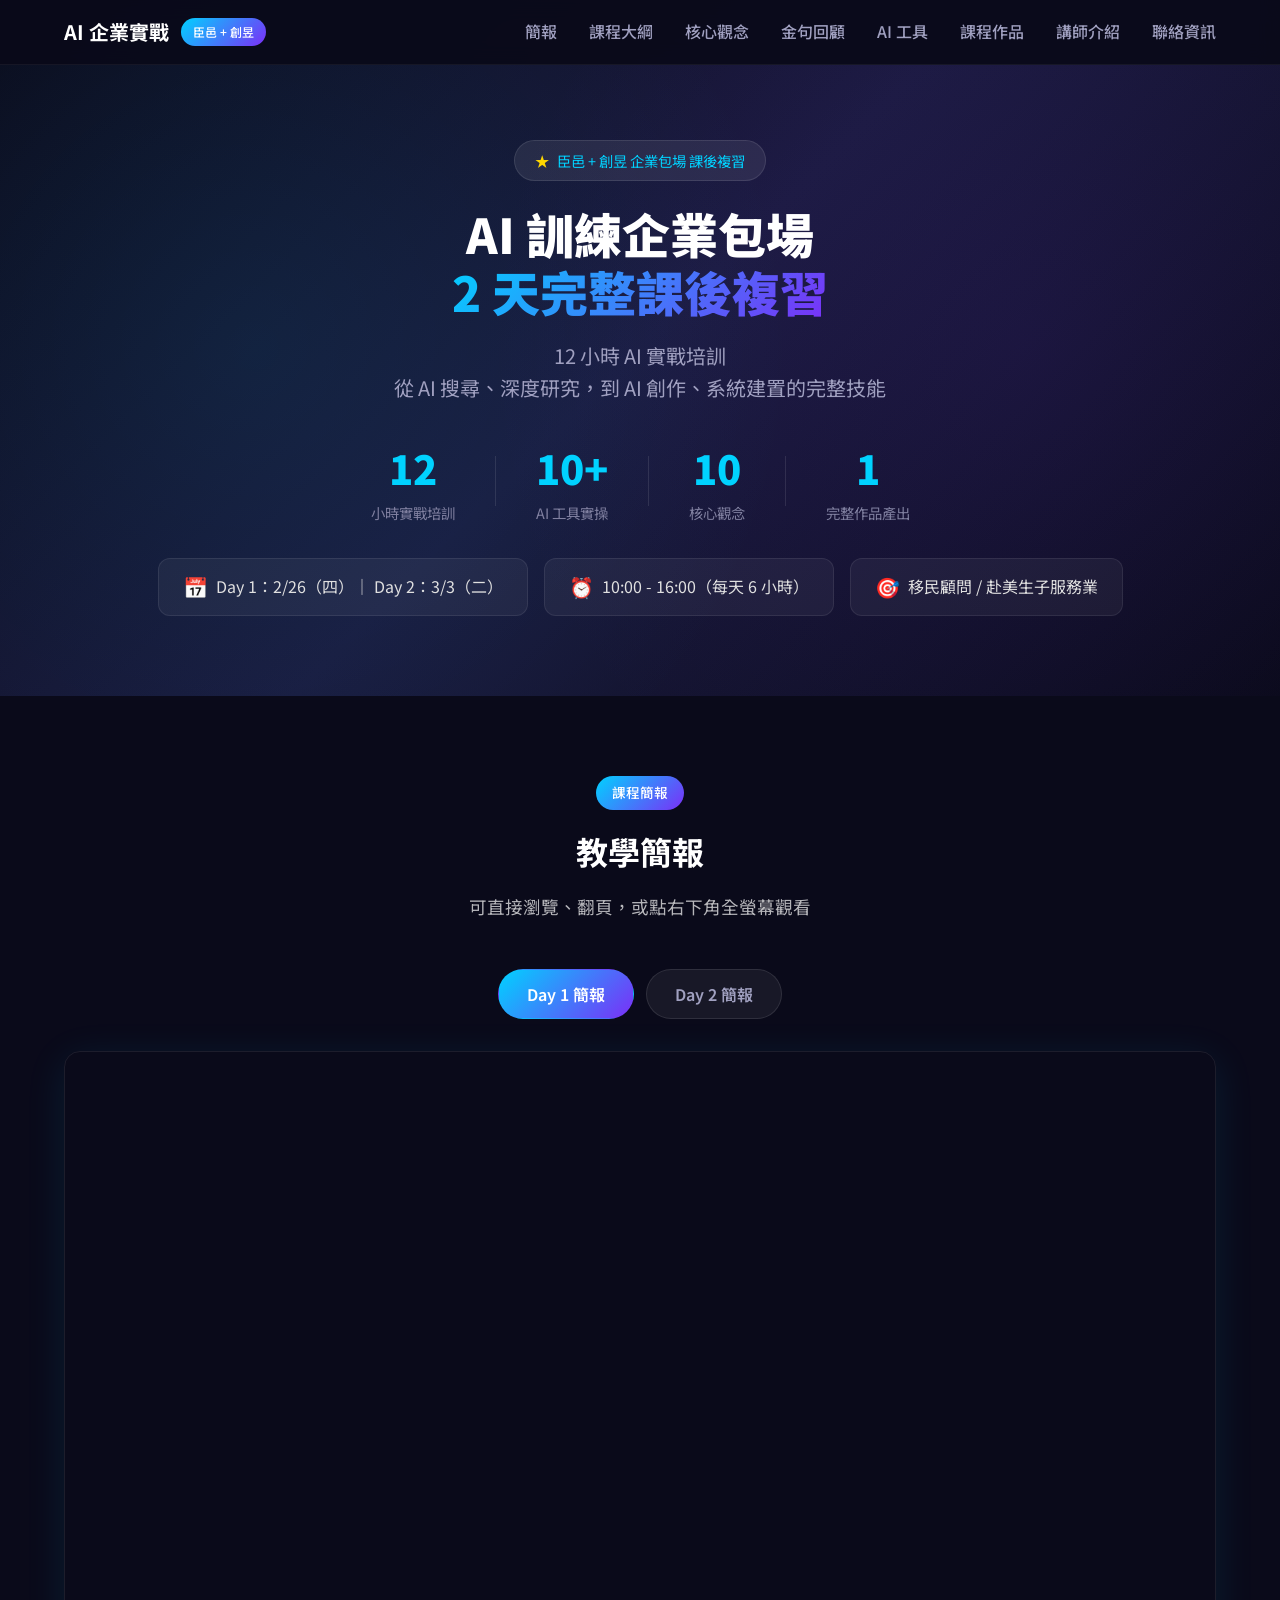
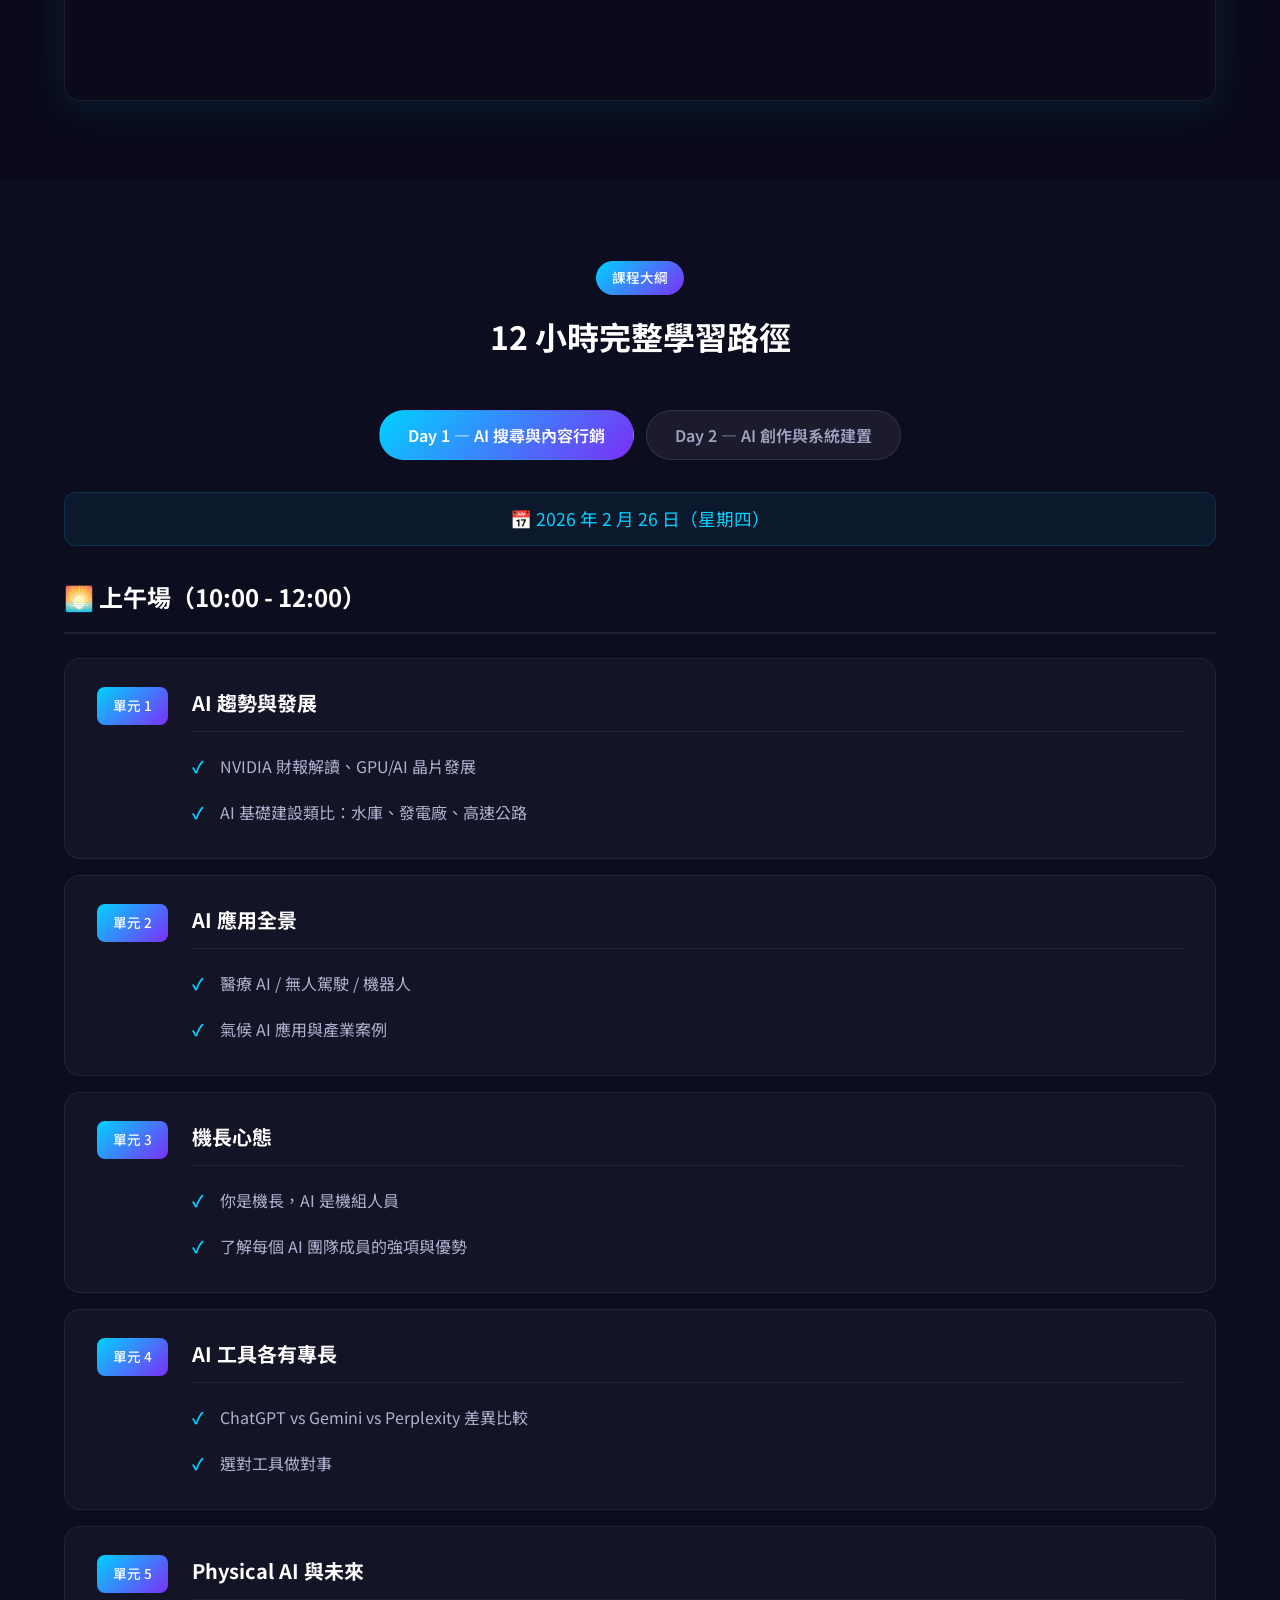
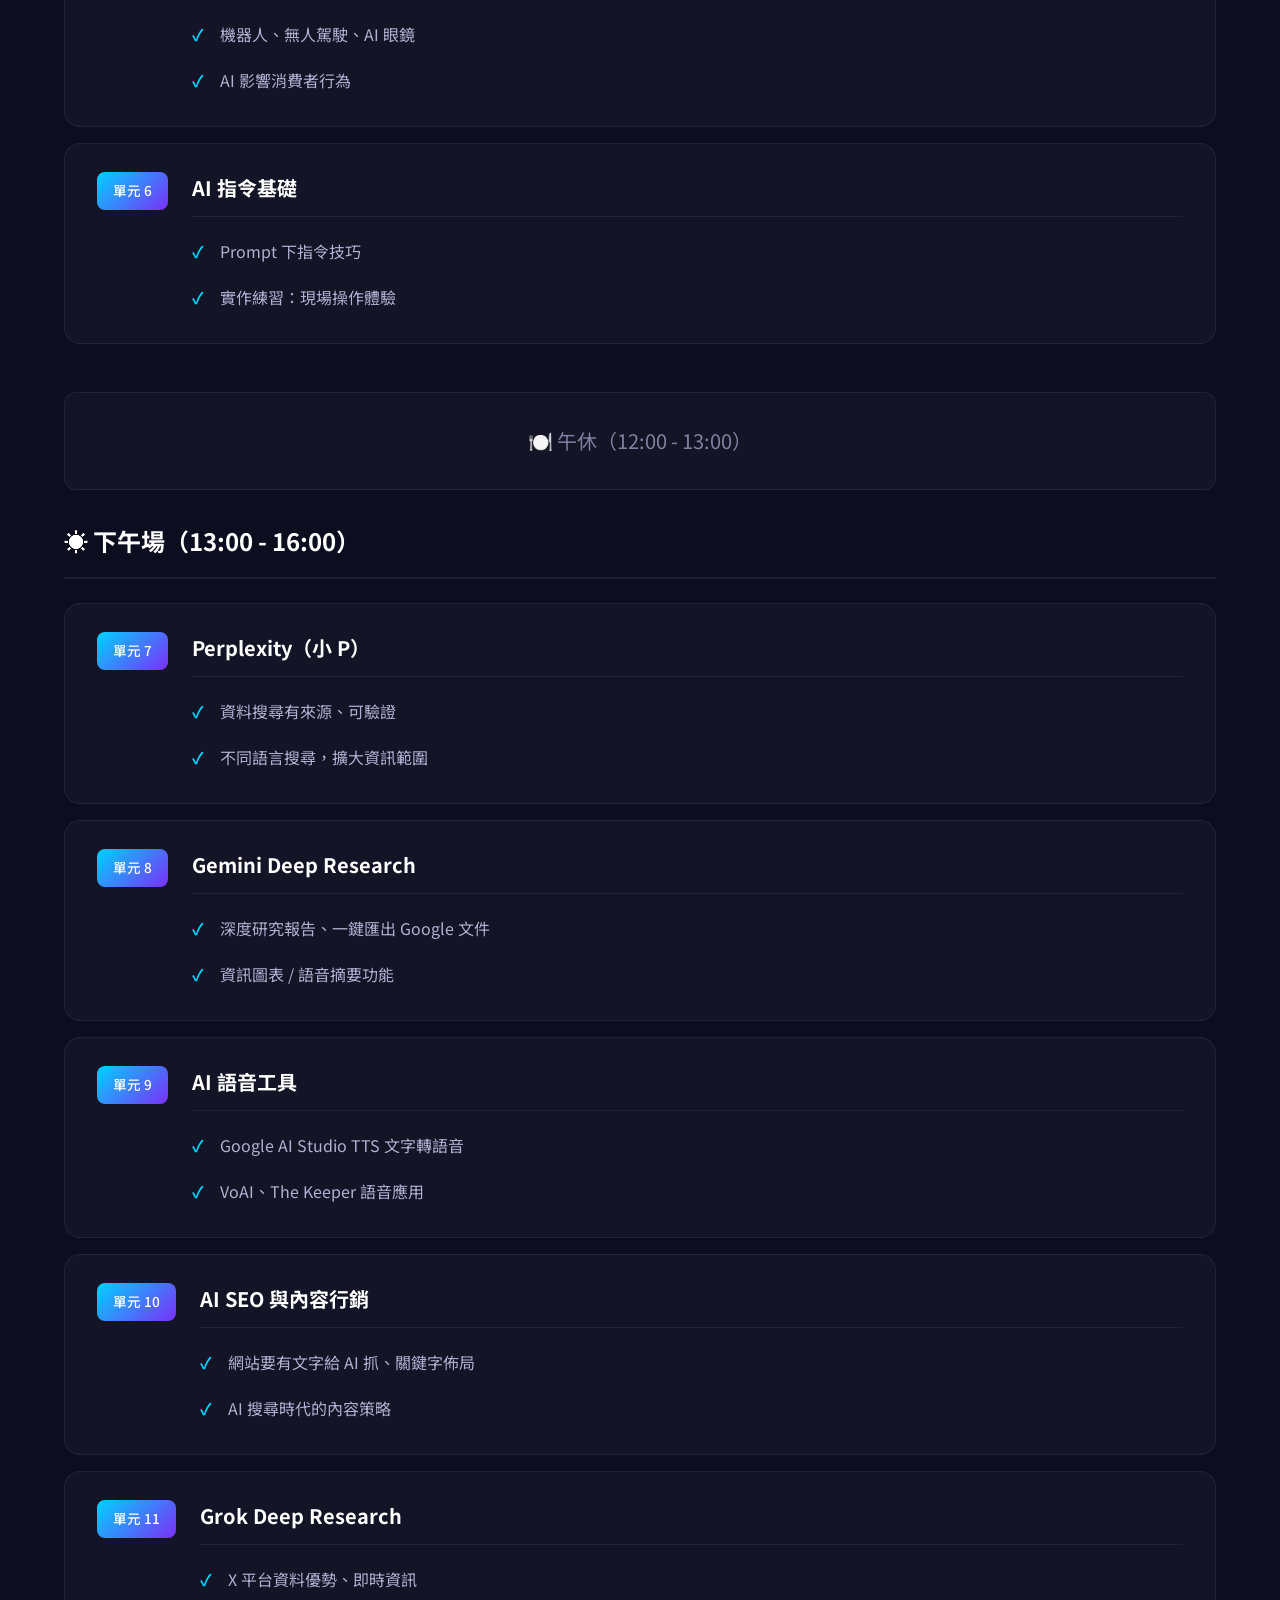
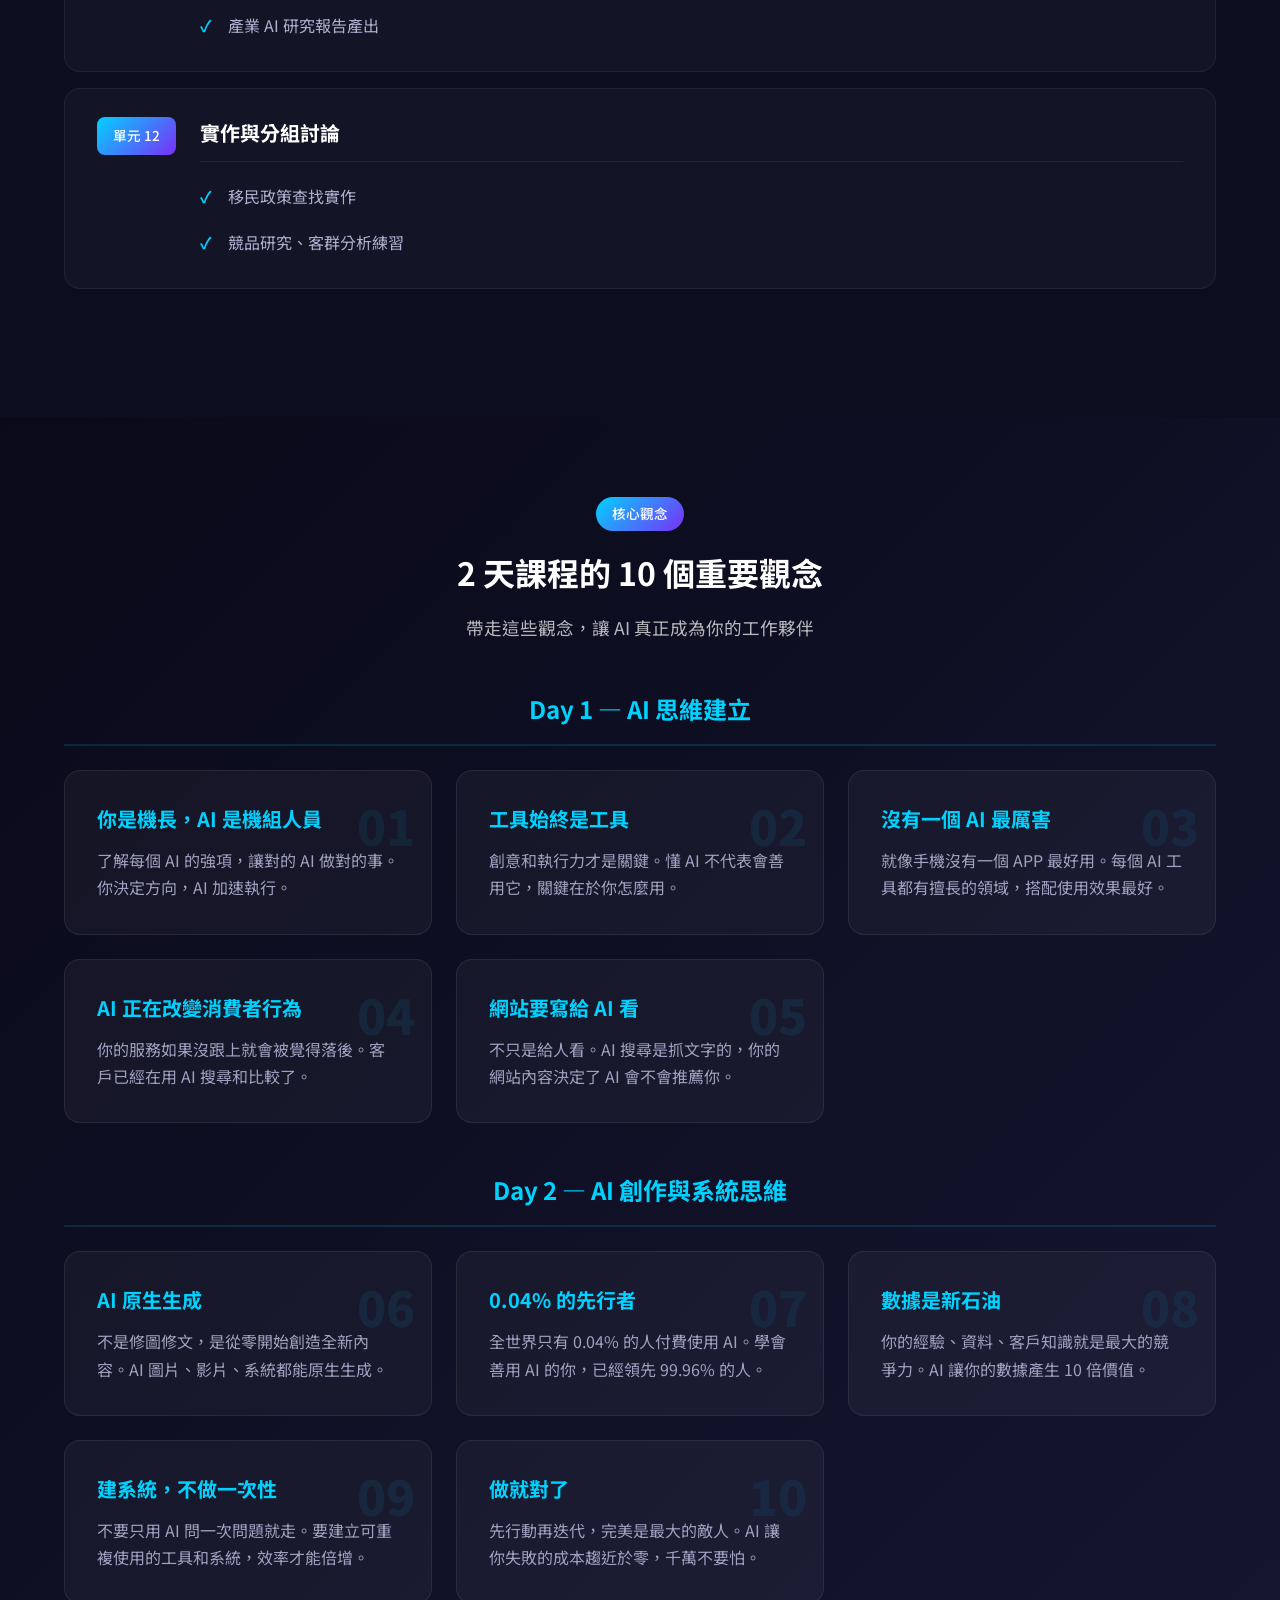
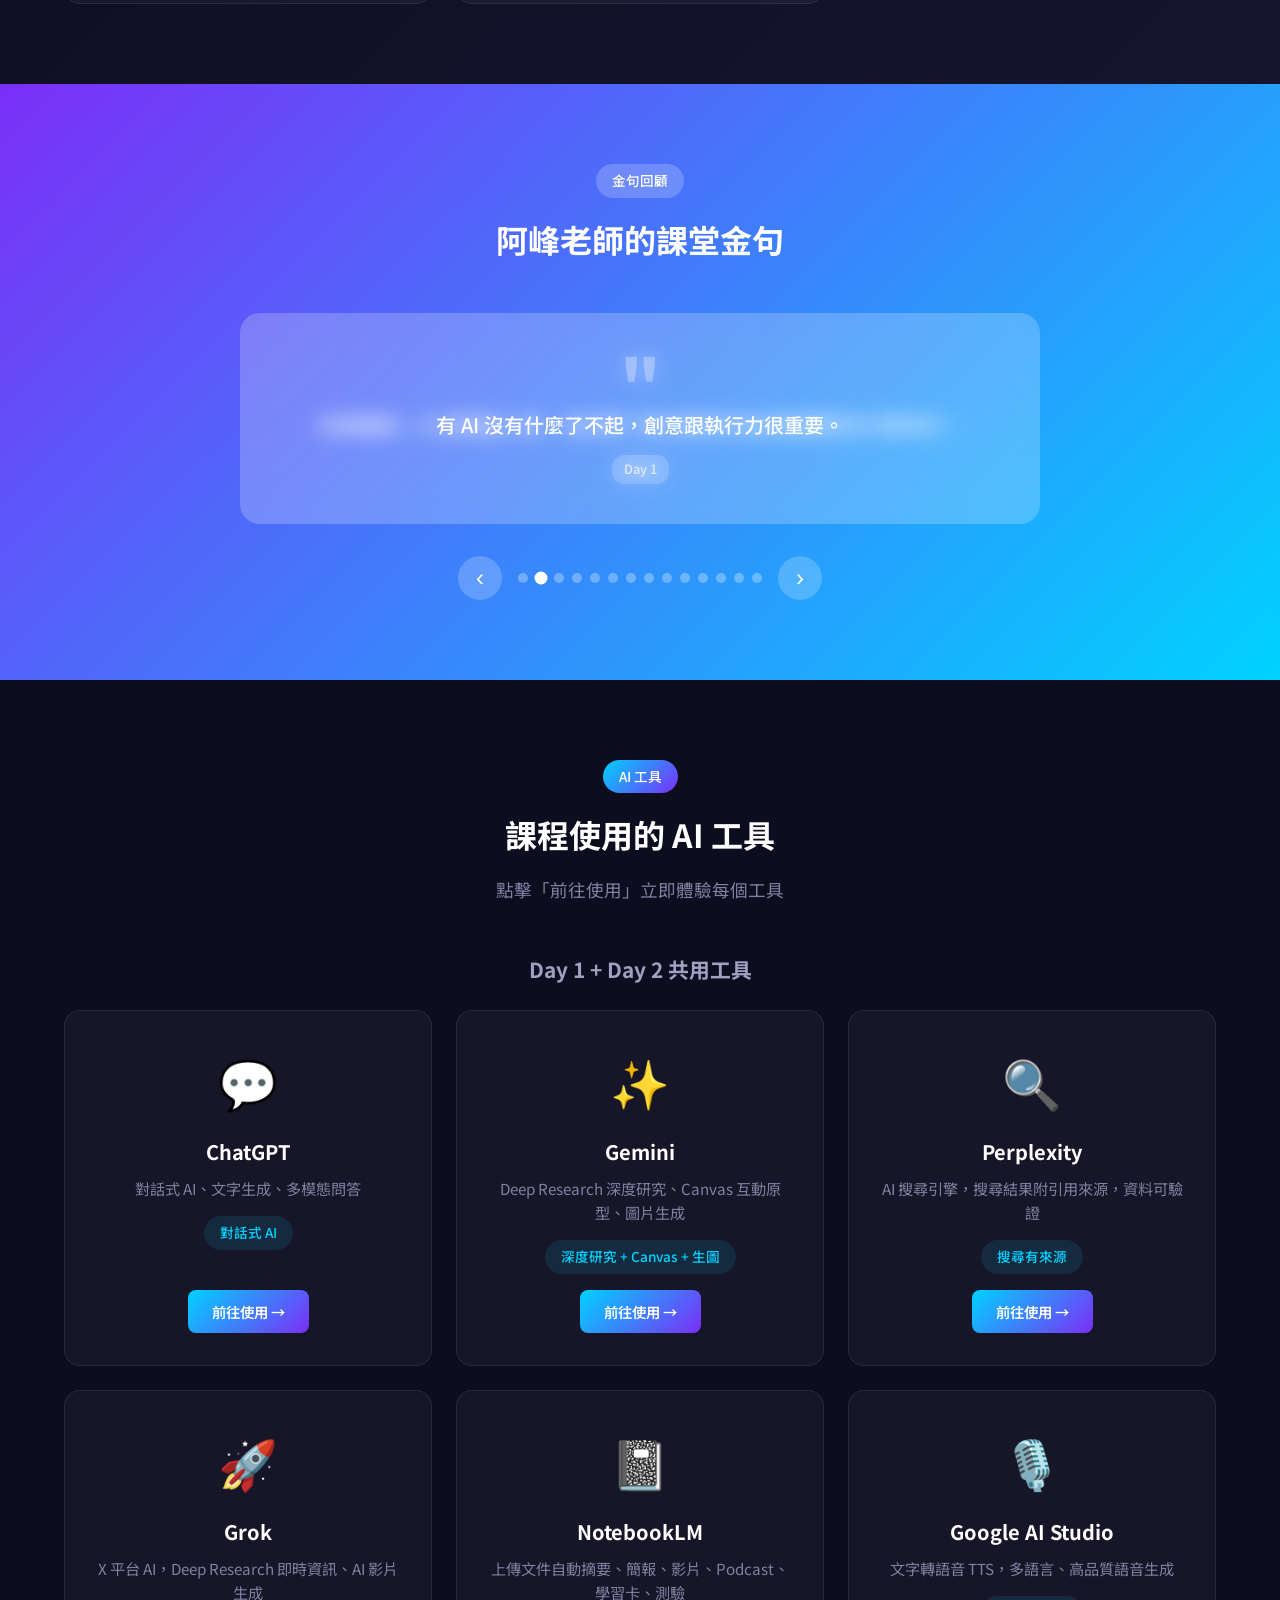
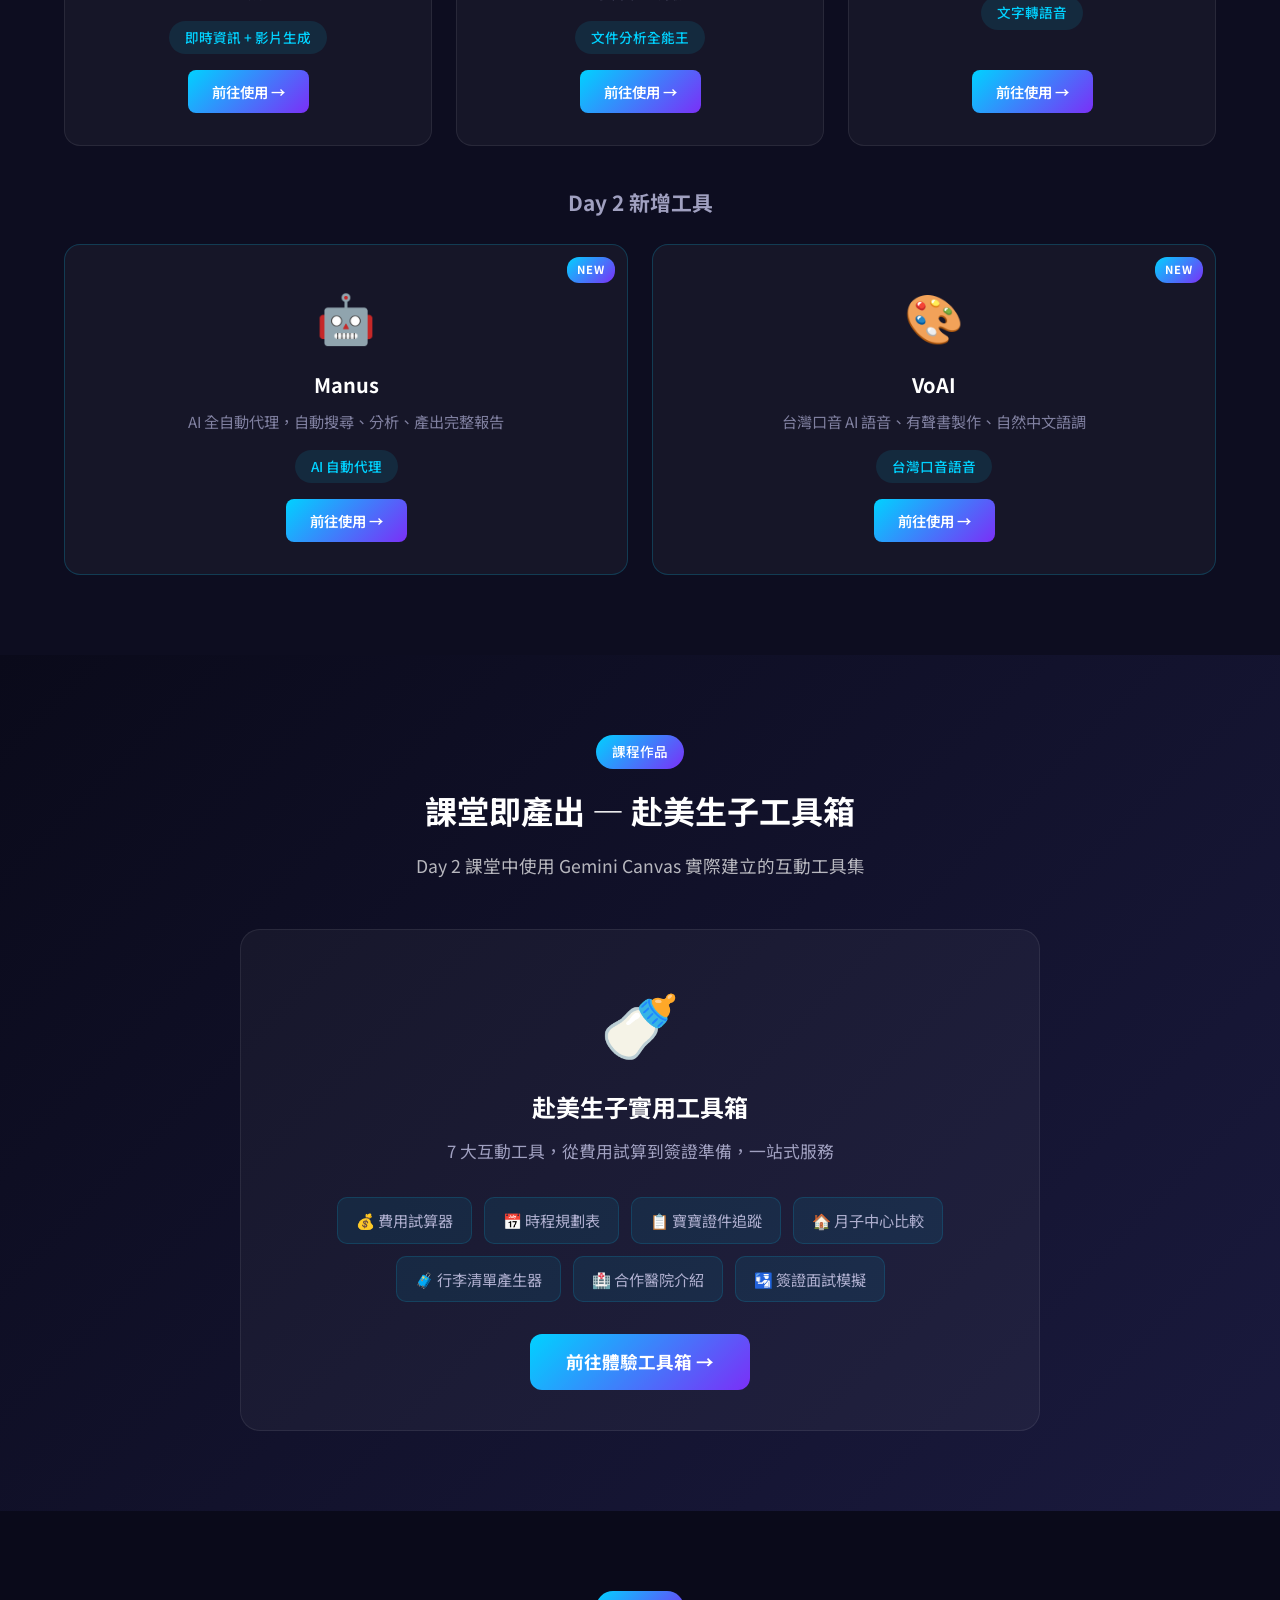
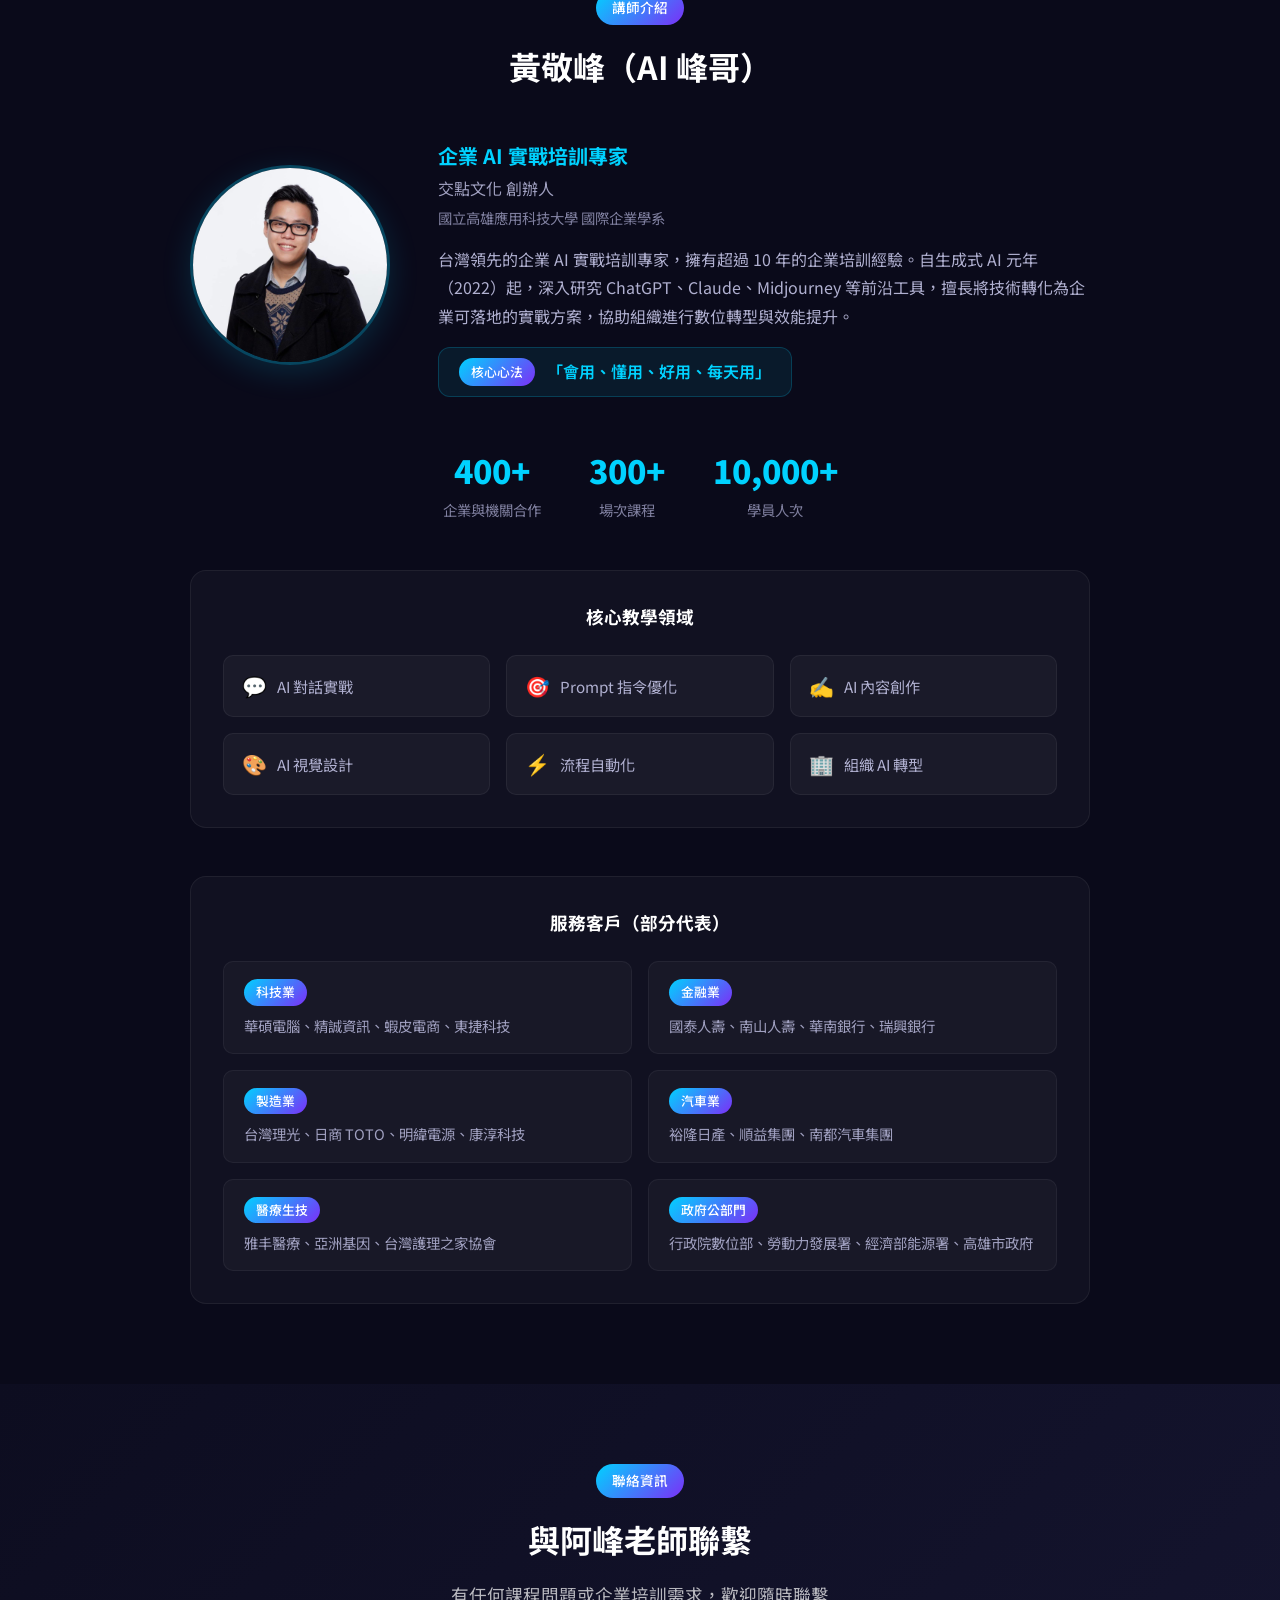
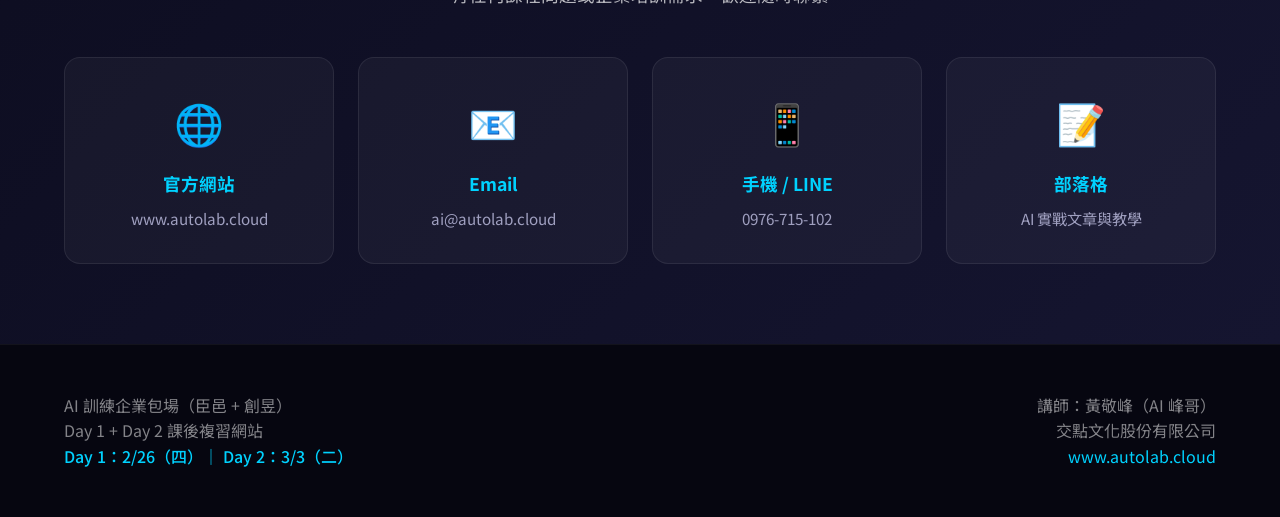
==== commit 829e6790: "嵌入 Day 2 課程簡報（3/3 培訓） Co-Authored-By: Claude Opus 4.6 <noreply@anthropic.com>" ====
--- a/course-review/index.html
+++ b/course-review/index.html
@@ -108,10 +108,8 @@
                 </div>
             </div>
             <div class="day-content" data-day="2" data-section="slides">
-                <div class="slides-placeholder">
-                    <span class="placeholder-icon">📑</span>
-                    <p>Day 2 簡報即將上傳</p>
-                    <p class="placeholder-sub">請先瀏覽下方課程大綱複習 Day 2 內容</p>
+                <div class="slides-wrapper">
+                    <iframe src="https://docs.google.com/presentation/d/1GPT3q6qTse8hLKmoTYGkQudDSpuifZNKVr0eX-AtCxA/embed?start=false&loop=false&delayms=3000" frameborder="0" width="100%" height="100%" allowfullscreen="true" mozallowfullscreen="true" webkitallowfullscreen="true"></iframe>
                 </div>
             </div>
         </div>
